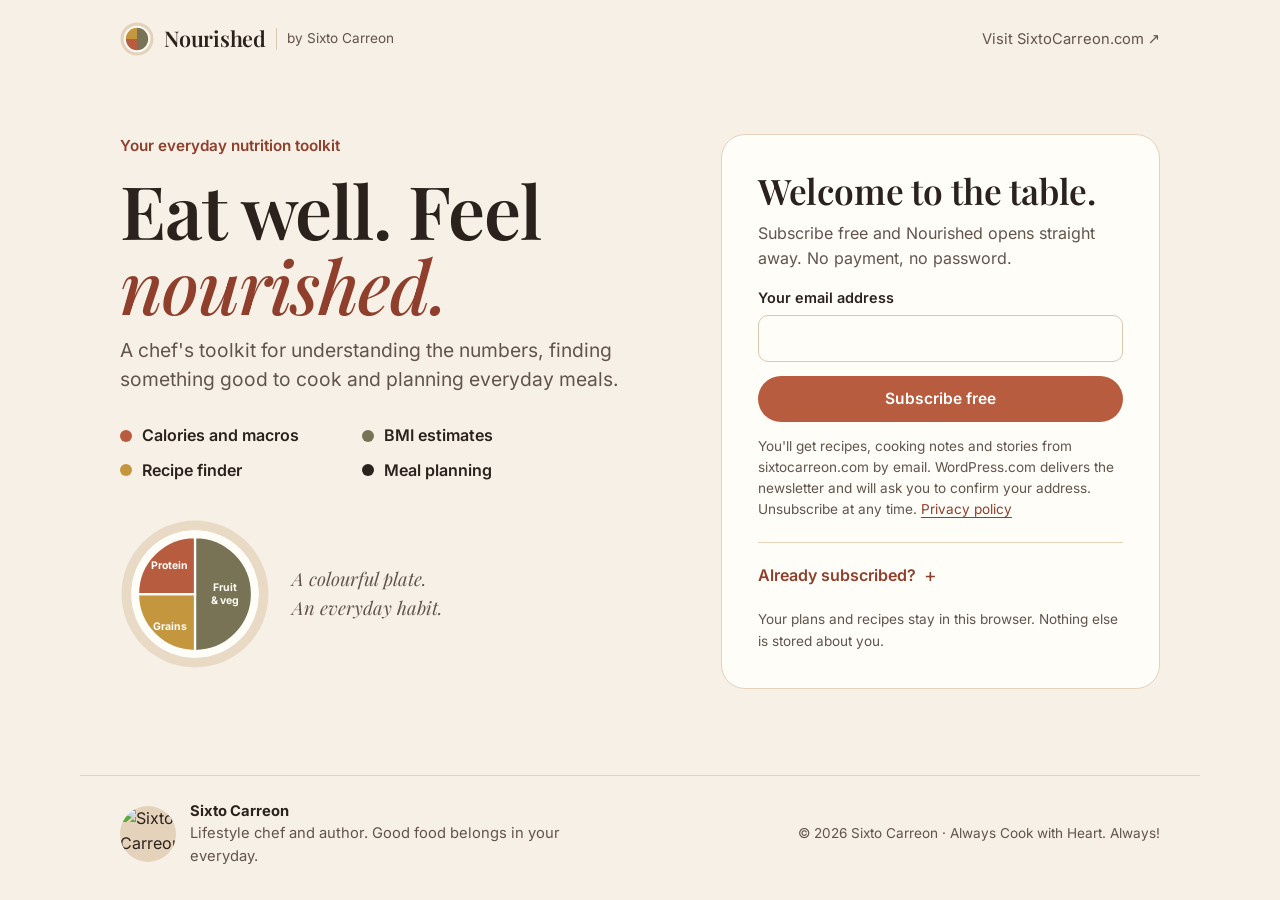
==== index.html @ ed241e9e "Nourished 2.0: rebuilt toolkit for app.sixtocarreon.com Targets and BMI, live recipe finder across s" ====
<!doctype html>
<html lang="en-SG">
<head>
  <meta charset="utf-8">
  <meta name="viewport" content="width=device-width, initial-scale=1, viewport-fit=cover">
  <title>Nourished — Eat well. Cook with heart.</title>
  <meta name="description" content="Nourished is Sixto Carreon's free everyday nutrition toolkit: calorie and macro estimates, BMI, recipes from his kitchens and simple meal planning.">
  <meta name="theme-color" content="#F6F0E6">
  <meta name="color-scheme" content="light">
  <link rel="icon" href="favicon.svg" type="image/svg+xml">
  <link rel="canonical" href="https://app.sixtocarreon.com/">
  <meta property="og:type" content="website">
  <meta property="og:site_name" content="Nourished by Sixto Carreon">
  <meta property="og:title" content="Nourished — Eat well. Cook with heart.">
  <meta property="og:description" content="A chef's free toolkit for calories, macros, BMI, recipes and everyday meal planning.">
  <meta property="og:url" content="https://app.sixtocarreon.com/">
  <meta property="og:image" content="https://i0.wp.com/sixtocarreon.com/wp-content/uploads/2026/10/sixto-carreon-author-portrait.jpeg?fit=960%2C960&amp;ssl=1">
  <link rel="preload" href="assets/fonts/inter-var.woff2" as="font" type="font/woff2" crossorigin>
  <link rel="preload" href="assets/fonts/playfair-var.woff2" as="font" type="font/woff2" crossorigin>
  <link rel="preconnect" href="https://sixtocarreon.com" crossorigin>
  <link rel="preconnect" href="https://i0.wp.com">
  <link rel="stylesheet" href="assets/css/app.css">
  <script type="module" src="assets/js/main.js"></script>
</head>
<body>
  <a class="skip-link" href="#content">Skip to content</a>

  <noscript>
    <p class="noscript">Enable JavaScript to subscribe here and open Nourished's tools.</p>
  </noscript>

  <!-- ============ Sign-up gate ============ -->
  <div id="gate" class="gate" hidden>
    <header class="gate-top wrap">
      <a class="brand" href="./" aria-label="Nourished by Sixto Carreon">
        <img src="favicon.svg" alt="" width="34" height="34">
        <span class="brand-name">Nourished</span>
        <span class="brand-by">by Sixto Carreon</span>
      </a>
      <a class="quiet-link" href="https://sixtocarreon.com/" rel="noopener">Visit SixtoCarreon.com&nbsp;↗</a>
    </header>

    <main class="gate-main wrap" id="gate-content" tabindex="-1">
      <div class="gate-intro">
        <p class="kicker">Your everyday nutrition toolkit</p>
        <h1 class="display">Eat well. Feel <em>nourished.</em></h1>
        <p class="lede">A chef's toolkit for understanding the numbers, finding something good to cook and planning everyday meals.</p>
        <ul class="tool-list" aria-label="What's inside">
          <li><span class="swatch swatch-clay" aria-hidden="true"></span>Calories and macros</li>
          <li><span class="swatch swatch-olive" aria-hidden="true"></span>BMI estimates</li>
          <li><span class="swatch swatch-turmeric" aria-hidden="true"></span>Recipe finder</li>
          <li><span class="swatch swatch-deep" aria-hidden="true"></span>Meal planning</li>
        </ul>
        <figure class="healthy-plate">
          <div data-healthy-plate></div>
          <figcaption>A colourful plate. An everyday habit.</figcaption>
        </figure>
      </div>

      <section class="gate-card" aria-labelledby="gate-title">
        <h2 id="gate-title">Welcome to the table.</h2>
        <p id="gate-return-note" class="notice" hidden>Welcome back. Enter the email you subscribed with to open Nourished on this device.</p>
        <p class="gate-sub">Subscribe free and Nourished opens straight away. No payment, no password.</p>

        <form id="subscribe-form" class="stack" novalidate>
          <div class="field">
            <label for="sub-email">Your email address</label>
            <input id="sub-email" name="email" type="email" autocomplete="email" inputmode="email" required>
          </div>
          <div class="hp" aria-hidden="true">
            <label for="sub-website">Leave this blank</label>
            <input id="sub-website" name="website" type="text" tabindex="-1" autocomplete="off">
          </div>
          <p class="field-error" id="sub-error" role="alert"></p>
          <button class="btn btn-primary btn-block" type="submit">Subscribe free</button>
          <p class="fine">You'll get recipes, cooking notes and stories from sixtocarreon.com by email. WordPress.com delivers the newsletter and will ask you to confirm your address. Unsubscribe at any time. <a href="https://sixtocarreon.com/privacy-policy/" rel="noopener">Privacy policy</a></p>
        </form>

        <details class="returning" id="returning">
          <summary>Already subscribed?</summary>
          <form id="return-form" class="stack" novalidate>
            <p class="fine">Enter the email you subscribed with and Nourished opens on this device.</p>
            <div class="field">
              <label for="ret-email">Email you subscribed with</label>
              <input id="ret-email" type="email" autocomplete="email" inputmode="email" required>
            </div>
            <p class="field-error" id="ret-error" role="alert"></p>
            <button class="btn btn-secondary btn-block" type="submit">Open Nourished</button>
          </form>
        </details>
        <p class="fine gate-device">Your plans and recipes stay in this browser. Nothing else is stored about you.</p>
      </section>
    </main>

    <footer class="gate-foot wrap">
      <div class="author">
        <img src="https://i0.wp.com/sixtocarreon.com/wp-content/uploads/2026/10/sixto-carreon-author-portrait.jpeg?resize=120%2C120&amp;ssl=1" alt="Sixto Carreon" width="56" height="56" loading="lazy">
        <p><strong>Sixto Carreon</strong> Lifestyle chef and author. Good food belongs in your everyday.</p>
      </div>
      <p class="fine">© 2026 Sixto Carreon · Always Cook with Heart. Always!</p>
    </footer>
  </div>

  <!-- ============ App ============ -->
  <div id="app" class="app" hidden>
    <header class="topbar">
      <div class="wrap topbar-inner">
        <a class="brand" href="#overview" aria-label="Nourished home">
          <img src="favicon.svg" alt="" width="30" height="30">
          <span class="brand-name">Nourished</span>
          <span class="brand-by">by Sixto</span>
        </a>
        <nav class="mainnav" aria-label="Main">
          <a href="#overview" data-nav="overview">Overview</a>
          <a href="#calculator" data-nav="calculator">Targets</a>
          <a href="#recipe-finder" data-nav="recipe-finder">Recipes</a>
          <a href="#recipe-lab" data-nav="recipe-lab">Recipe lab</a>
          <a href="#planner" data-nav="planner">Planner</a>
          <a href="#guide" data-nav="guide">Guide</a>
        </nav>
        <a class="topbar-guide" href="#guide" data-nav="guide">Guide</a>
      </div>
    </header>

    <main id="content" class="content" tabindex="-1">

      <!-- Overview -->
      <section class="view" id="overview" data-view="overview" aria-labelledby="ov-title" hidden>
        <div class="wrap">
          <div class="hero">
            <div class="hero-copy">
              <p class="kicker">Good food. Everyday.</p>
              <h1 id="ov-title" class="display" tabindex="-1">A little more nourished.</h1>
              <p class="lede">Eat well. Cook with heart. Know your numbers, find something good to cook and bring your day together.</p>
              <div class="actions">
                <a class="btn btn-primary" href="#calculator" id="ov-cta">Find my daily targets</a>
                <a class="btn btn-ghost" href="#recipe-finder">Find something to cook</a>
              </div>
            </div>
            <figure class="hero-plate">
              <div class="plate-wrap" id="ov-plate"></div>
              <figcaption>
                <span class="plate-title" id="ov-plate-title">Your daily starting point</span>
                <span class="plate-cap" id="ov-plate-cap"></span>
              </figcaption>
            </figure>
          </div>

          <section class="today" id="ov-today" aria-labelledby="today-title"></section>

          <section class="start" aria-labelledby="start-title">
            <h2 id="start-title">A simple place to start</h2>
            <ol class="start-steps">
              <li>
                <a href="#calculator">
                  <span class="step-n" aria-hidden="true">1</span>
                  <span><strong>Find your targets</strong><span class="step-sub">Calories, macros and BMI.</span></span>
                </a>
              </li>
              <li>
                <a href="#recipe-finder">
                  <span class="step-n" aria-hidden="true">2</span>
                  <span><strong>Find something to cook</strong><span class="step-sub">Recipes from my kitchens.</span></span>
                </a>
              </li>
              <li>
                <a href="#planner">
                  <span class="step-n" aria-hidden="true">3</span>
                  <span><strong>Bring your day together</strong><span class="step-sub">Meals, simply planned.</span></span>
                </a>
              </li>
            </ol>
          </section>

          <section class="chef-note" aria-labelledby="chef-title">
            <img src="https://i0.wp.com/sixtocarreon.com/wp-content/uploads/2026/10/sixto-carreon-author-portrait.jpeg?resize=240%2C240&amp;ssl=1" alt="Sixto Carreon" width="120" height="120" loading="lazy">
            <div>
              <h2 id="chef-title">Keep the flavour. Find your balance.</h2>
              <p>Start with the foods you love. Fill half the plate with vegetables, choose your protein, and keep room for the sauces that make a dish yours.</p>
              <a class="text-link" href="#guide">Open the chef's guide</a>
            </div>
          </section>

          <p class="disclaimer">Numbers are estimates, not a diagnosis or a prescribed diet. Your needs also depend on your health, body composition and daily life. <a href="#method">See how it works</a></p>
        </div>
      </section>

      <!-- Targets -->
      <section class="view" id="calculator" data-view="calculator" aria-labelledby="calc-title" hidden>
        <div class="wrap">
          <header class="view-head">
            <h1 id="calc-title" tabindex="-1">Your daily targets</h1>
            <p class="lede">Tell me a little about yourself and I'll estimate your daily energy, protein, carbohydrates, fat and BMI. Everything updates as you type.</p>
          </header>

          <div class="calc-layout">
            <form id="calc-form" class="panel calc-form" novalidate>
              <div class="row-2">
                <fieldset class="seg">
                  <legend>Units</legend>
                  <div class="seg-options">
                    <label><input type="radio" name="units" value="metric" checked><span>Metric</span></label>
                    <label><input type="radio" name="units" value="imperial"><span>Imperial</span></label>
                  </div>
                </fieldset>
                <fieldset class="seg">
                  <legend>Equation</legend>
                  <div class="seg-options">
                    <label><input type="radio" name="sex" value="male" checked><span>Male</span></label>
                    <label><input type="radio" name="sex" value="female"><span>Female</span></label>
                  </div>
                </fieldset>
              </div>

              <div class="row-3">
                <div class="field">
                  <label for="c-age">Age</label>
                  <div class="unit-input"><input id="c-age" name="age" type="number" inputmode="numeric" min="18" max="100" step="1" required><span>years</span></div>
                </div>
                <div class="field" data-units="metric">
                  <label for="c-cm">Height</label>
                  <div class="unit-input"><input id="c-cm" name="cm" type="number" inputmode="decimal" min="120" max="230" step="0.5"><span>cm</span></div>
                </div>
                <div class="field" data-units="imperial" hidden>
                  <span class="label" id="c-ftin-label">Height</span>
                  <div class="ftin" role="group" aria-labelledby="c-ftin-label">
                    <div class="unit-input"><input id="c-ft" name="ft" type="number" inputmode="numeric" min="4" max="7" step="1" aria-label="Feet"><span>ft</span></div>
                    <div class="unit-input"><input id="c-in" name="in" type="number" inputmode="decimal" min="0" max="11.5" step="0.5" aria-label="Inches"><span>in</span></div>
                  </div>
                </div>
                <div class="field" data-units="metric">
                  <label for="c-kg">Weight</label>
                  <div class="unit-input"><input id="c-kg" name="kg" type="number" inputmode="decimal" min="30" max="250" step="0.1"><span>kg</span></div>
                </div>
                <div class="field" data-units="imperial" hidden>
                  <label for="c-lb">Weight</label>
                  <div class="unit-input"><input id="c-lb" name="lb" type="number" inputmode="decimal" min="66" max="550" step="0.5"><span>lb</span></div>
                </div>
              </div>

              <fieldset class="choices">
                <legend>How active are you?</legend>
                <div class="choice-list" id="c-activity"></div>
              </fieldset>

              <fieldset class="seg">
                <legend>Goal</legend>
                <div class="seg-options seg-3" id="c-goal"></div>
              </fieldset>

              <fieldset class="choices">
                <legend>Plate balance</legend>
                <div class="choice-list choice-list-inline" id="c-balance"></div>
                <p class="fine">All three stay within the widely used ranges: carbohydrates 45–65%, protein 10–35% and fat 20–35% of energy.</p>
              </fieldset>
              <p class="field-error" id="calc-error" role="alert"></p>
            </form>

            <aside class="panel results" aria-labelledby="res-title">
              <h2 id="res-title" class="results-title">Your estimate</h2>
              <div class="plate-wrap" id="calc-plate"></div>
              <div id="calc-results" aria-live="polite"></div>
              <div class="results-actions">
                <button class="btn btn-primary btn-block" type="button" id="save-targets">Save as my targets</button>
                <p class="fine" id="save-note">Saved targets appear on your overview and planner, on this device only.</p>
              </div>
            </aside>
          </div>
          <p class="disclaimer">These are estimates for healthy adults. If you are pregnant or breastfeeding, under 18, an athlete in training, or managing a health condition, please speak with your doctor or a dietitian. <a href="#method">See how it works</a></p>
        </div>
      </section>

      <!-- Recipe finder -->
      <section class="view" id="recipe-finder" data-view="recipe-finder" aria-labelledby="rf-title" hidden>
        <div class="wrap">
          <header class="view-head">
            <h1 id="rf-title" tabindex="-1">Find your next recipe.</h1>
            <p class="lede">Search my three recipe collections, check the nutrition per serving, then save a recipe or add it straight to your plan.</p>
          </header>

          <form id="rf-form" class="search-bar" role="search">
            <label for="rf-q" class="visually-hidden">Search recipes</label>
            <input id="rf-q" type="search" placeholder="Try sinigang or laksa" autocomplete="off" enterkeyhint="search">
            <button class="btn btn-primary" type="submit">Search</button>
          </form>

          <div class="filter-row">
            <div class="chips" role="radiogroup" aria-label="Collection" id="rf-sources"></div>
          </div>
          <div class="filter-row" id="rf-topics-row">
            <span class="filter-label" id="rf-topics-label">From Sixto Carreon:</span>
            <div class="chips chips-scroll" role="group" aria-labelledby="rf-topics-label" id="rf-topics"></div>
          </div>

          <p class="status" id="rf-status" role="status" aria-live="polite"></p>
          <ul class="recipe-grid" id="rf-results"></ul>
          <div class="center"><button class="btn btn-secondary" type="button" id="rf-more" hidden>Show more recipes</button></div>

          <section class="saved-site" aria-labelledby="rf-saved-title">
            <h2 id="rf-saved-title">Saved from my kitchens</h2>
            <ul class="saved-list" id="rf-saved"></ul>
          </section>
        </div>
      </section>

      <!-- Recipe lab -->
      <section class="view" id="recipe-lab" data-view="recipe-lab" aria-labelledby="lab-title" hidden>
        <div class="wrap">
          <header class="view-head">
            <h1 id="lab-title" tabindex="-1">Your recipe lab</h1>
            <p class="lede">Bring your ingredient labels. I'll do the portion maths.</p>
          </header>

          <div class="lab-layout">
            <div class="lab-left">
              <section class="panel" aria-labelledby="lookup-title">
                <h2 id="lookup-title" class="panel-title">Look up an ingredient</h2>
                <p class="fine">Search USDA FoodData Central for typical values per 100 g, then check them against your pack if you have one.</p>
                <form id="lookup-form" class="search-bar search-bar-sm" role="search">
                  <label for="lookup-q" class="visually-hidden">Ingredient to look up</label>
                  <input id="lookup-q" type="search" placeholder="e.g. coconut milk" autocomplete="off" enterkeyhint="search">
                  <button class="btn btn-secondary" type="submit">Look up</button>
                </form>
                <p class="status" id="lookup-status" role="status" aria-live="polite"></p>
                <ul class="lookup-list" id="lookup-results"></ul>
              </section>

              <section class="panel" aria-labelledby="ing-title">
                <h2 id="ing-title" class="panel-title">Add an ingredient</h2>
                <p class="fine">Enter nutrition per 100 g from a pack or database. Match raw to raw and cooked to cooked.</p>
                <form id="ing-form" class="stack" novalidate>
                  <div class="row-2">
                    <div class="field">
                      <label for="i-name">Ingredient name</label>
                      <input id="i-name" type="text" autocomplete="off" required>
                    </div>
                    <div class="field">
                      <label for="i-grams">Amount used</label>
                      <div class="unit-input"><input id="i-grams" type="number" inputmode="decimal" min="0" step="any" required><span>g</span></div>
                    </div>
                  </div>
                  <div class="row-4">
                    <div class="field">
                      <label for="i-kcal">Energy / 100 g</label>
                      <div class="unit-input"><input id="i-kcal" type="number" inputmode="decimal" min="0" step="any" required><span>kcal</span></div>
                    </div>
                    <div class="field">
                      <label for="i-p">Protein / 100 g</label>
                      <div class="unit-input"><input id="i-p" type="number" inputmode="decimal" min="0" step="any"><span>g</span></div>
                    </div>
                    <div class="field">
                      <label for="i-c">Carbs / 100 g</label>
                      <div class="unit-input"><input id="i-c" type="number" inputmode="decimal" min="0" step="any"><span>g</span></div>
                    </div>
                    <div class="field">
                      <label for="i-f">Fat / 100 g</label>
                      <div class="unit-input"><input id="i-f" type="number" inputmode="decimal" min="0" step="any"><span>g</span></div>
                    </div>
                  </div>
                  <div class="field">
                    <label for="i-note">Source note <span class="optional">(optional)</span></label>
                    <input id="i-note" type="text" autocomplete="off" placeholder="e.g. Pack label, USDA">
                  </div>
                  <p class="field-error" id="ing-error" role="alert"></p>
                  <div class="actions">
                    <button class="btn btn-primary" type="submit" id="ing-submit">Add to my recipe</button>
                    <button class="btn btn-ghost" type="button" id="ing-cancel" hidden>Cancel edit</button>
                  </div>
                </form>
                <p class="tip"><strong>Chef's tip:</strong> include the oil, sauce and garnish, then divide by the number of servings.</p>
              </section>
            </div>

            <section class="panel lab-recipe" aria-labelledby="draft-title">
              <div class="panel-head">
                <h2 id="draft-title" class="panel-title">Your recipe</h2>
                <span class="count" id="draft-count">0 ingredients</span>
              </div>
              <div class="row-2">
                <div class="field">
                  <label for="d-name">Recipe name</label>
                  <input id="d-name" type="text" autocomplete="off" placeholder="e.g. Chicken adobo">
                </div>
                <div class="field">
                  <label for="d-servings">Equal servings</label>
                  <input id="d-servings" type="number" inputmode="numeric" min="1" max="100" step="1" value="1">
                </div>
              </div>
              <ul class="ing-list" id="draft-list"></ul>
              <div class="per-serving" id="draft-totals" aria-live="polite"></div>
              <p class="fine">Energy is summed from your labels and may differ slightly from 4/4/9 macro maths. Assumes everything you added is eaten.</p>
              <p class="field-error" id="draft-error" role="alert"></p>
              <div class="actions">
                <button class="btn btn-primary" type="button" id="draft-save">Save recipe on this device</button>
                <button class="btn btn-ghost" type="button" id="draft-clear">Clear current recipe</button>
              </div>
            </section>
          </div>

          <section class="saved-lab" aria-labelledby="saved-title">
            <div class="panel-head">
              <h2 id="saved-title">Your saved recipes</h2>
              <span class="count">On this browser only</span>
            </div>
            <label for="saved-q" class="visually-hidden">Find a saved recipe</label>
            <input id="saved-q" class="saved-search" type="search" placeholder="Find a saved recipe" autocomplete="off">
            <ul class="saved-list" id="lab-saved"></ul>
          </section>
        </div>
      </section>

      <!-- Planner -->
      <section class="view" id="planner" data-view="planner" aria-labelledby="pl-title" hidden>
        <div class="wrap">
          <header class="view-head">
            <h1 id="pl-title" tabindex="-1">Bring your day together.</h1>
            <p class="lede">Plan breakfast, lunch, dinner and snacks from your saved recipes, and see how the day adds up.</p>
          </header>

          <div class="week" aria-label="Choose a day">
            <button class="icon-btn" type="button" id="wk-prev" aria-label="Previous week">‹</button>
            <div class="week-days" id="wk-days" role="group" aria-label="Days of the week"></div>
            <button class="icon-btn" type="button" id="wk-next" aria-label="Next week">›</button>
          </div>

          <div class="planner-layout">
            <div class="meals">
              <h2 class="day-title" id="pl-day-title"></h2>
              <div id="pl-meals"></div>
            </div>
            <aside class="panel day-summary" aria-labelledby="sum-title">
              <h2 id="sum-title" class="panel-title">How the day adds up</h2>
              <div class="plate-wrap" id="pl-plate"></div>
              <div id="pl-totals" aria-live="polite"></div>
              <div class="actions actions-stack">
                <button class="btn btn-secondary btn-block" type="button" id="pl-copy">Copy this day to the next day</button>
                <button class="btn btn-ghost btn-block" type="button" id="pl-clear">Clear this day</button>
              </div>
            </aside>
          </div>
        </div>
      </section>

      <!-- Guide -->
      <section class="view" id="guide" data-view="guide" aria-labelledby="guide-title" hidden>
        <div class="wrap prose-wrap">
          <header class="view-head">
            <h1 id="guide-title" tabindex="-1">The chef's guide</h1>
            <p class="lede">Keep the flavour. Find your balance. A few kitchen habits that make the numbers easier.</p>
          </header>
          <div class="guide">
            <figure class="guide-plate">
              <div data-healthy-plate></div>
              <figcaption>Quarter, quarter, half: Singapore's My Healthy Plate.</figcaption>
            </figure>
            <article class="prose">
              <h2>Build the plate first</h2>
              <p>Fill half the plate with vegetables and fruit, a quarter with wholegrains and a quarter with protein. It works for a plated dinner and for a shared table: let the rice take its quarter, the meat or fish from the ulam take another, and fill the rest with the dish's vegetables and a side of greens.</p>
              <h2>Count what goes into the pan</h2>
              <p>Oil, coconut milk, sauces and garnish carry more energy than most people expect. A tablespoon of cooking oil is around 120 kcal. Weigh them once in the recipe lab and you'll know where the energy in a dish really comes from.</p>
              <h2>Keep room for sauces</h2>
              <p>A good sauce is what makes a dish yours, so plan for it rather than cutting it. Spoon it on, don't pour it, and count a portion like any other ingredient.</p>
              <h2>Cook once, plan twice</h2>
              <p>Soups, stews and braises often taste better the next day. Save the recipe, add it to tonight's dinner, then copy the day forward so tomorrow's lunch is already planned.</p>
              <h2>Read labels per 100 g</h2>
              <p>Compare per 100 g, not per pack or per serving, and match raw to raw and cooked to cooked. Rice, pasta and meat change weight a lot as they cook.</p>
              <h2>Be kind with the numbers</h2>
              <p>Every figure here is an estimate. Use it to notice patterns across a week, not to judge a single meal. If a number worries you, talk it through with your doctor or a dietitian.</p>
            </article>
          </div>
          <p class="guide-foot"><a class="btn btn-primary" href="#recipe-finder">Find something to cook</a> <a class="btn btn-ghost" href="#recipe-lab">Open the recipe lab</a></p>
        </div>
      </section>

      <!-- About: method, sources, privacy -->
      <section class="view" id="about" data-view="about" aria-labelledby="about-title" hidden>
        <div class="wrap prose-wrap">
          <header class="view-head">
            <h1 id="about-title" tabindex="-1">How Nourished works</h1>
            <p class="lede">The equations, the sources, and what happens to your data.</p>
          </header>

          <article class="prose" id="method">
            <h2>The method</h2>
            <h3>Daily energy</h3>
            <p>Your resting energy comes from the Mifflin–St Jeor equation:</p>
            <ul>
              <li>Male: 10 × weight (kg) + 6.25 × height (cm) − 5 × age + 5</li>
              <li>Female: 10 × weight (kg) + 6.25 × height (cm) − 5 × age − 161</li>
            </ul>
            <p>That figure is multiplied by an activity factor to estimate the energy you use in a day: 1.2 (mostly sitting), 1.375 (lightly active), 1.55 (moderately active), 1.725 (very active) or 1.9 (extra active). A gentle loss goal takes away 10%, a gentle gain goal adds 10%, and the target never drops below your resting energy. Results are rounded to the nearest 10 kcal.</p>
            <h3>Macros</h3>
            <p>Your plate balance splits the energy between carbohydrates, protein and fat, then converts it to grams at 4 kcal per gram of carbohydrate or protein and 9 kcal per gram of fat.</p>
            <h3>BMI</h3>
            <p>BMI is weight in kilograms divided by height in metres squared. Nourished shows two readings. The Asian guideline used in Singapore puts 18.5–22.9 as the healthy range, 23–27.4 as moderate risk and 27.5 or above as high risk. The WHO international ranges are 18.5–24.9 healthy, 25–29.9 overweight and 30 or above obesity. BMI doesn't measure body fat or muscle, so treat it as one signal among many.</p>
            <h3>Recipe nutrition</h3>
            <p>Recipes from my sites use the estimated nutrition per serving printed on each recipe page. Where a recipe has none, you can enter your own estimate before adding it to your plan. The recipe lab adds up the values you enter for each ingredient and divides by the number of servings.</p>
          </article>

          <article class="prose" id="sources">
            <h2>Sources</h2>
            <ul class="sources">
              <li>Mifflin MD, St Jeor ST, et al. <a href="https://pubmed.ncbi.nlm.nih.gov/2305711/" rel="noopener">A new predictive equation for resting energy expenditure in healthy individuals</a>. American Journal of Clinical Nutrition, 1990.</li>
              <li>Health Promotion Board, Singapore. <a href="https://healthhub.sg/programmes/my-healthy-plate" rel="noopener">My Healthy Plate</a>.</li>
              <li>Singapore Heart Foundation. <a href="https://www.myheart.org.sg/healthy-living/bmi-calculator/" rel="noopener">BMI calculator, Asian BMI guidelines</a>.</li>
              <li>WHO Expert Consultation. <a href="https://pubmed.ncbi.nlm.nih.gov/14726171/" rel="noopener">Appropriate body-mass index for Asian populations and its implications for policy and intervention strategies</a>. The Lancet, 2004.</li>
              <li>World Health Organization. <a href="https://www.who.int/news-room/fact-sheets/detail/obesity-and-overweight" rel="noopener">Obesity and overweight fact sheet</a>.</li>
              <li>Institute of Medicine. <a href="https://nap.nationalacademies.org/catalog/10490" rel="noopener">Dietary Reference Intakes for Energy, Carbohydrate, Fiber, Fat, Fatty Acids, Cholesterol, Protein, and Amino Acids</a>, 2005 (acceptable macronutrient ranges).</li>
              <li>U.S. Department of Agriculture, Agricultural Research Service. <a href="https://fdc.nal.usda.gov/" rel="noopener">FoodData Central</a> (ingredient values, public domain).</li>
              <li>Recipes: <a href="https://sixtocarreon.com/" rel="noopener">Sixto Carreon</a>, <a href="https://comfortdishes.com/" rel="noopener">Comfort Dishes</a> and <a href="https://saucesanddips.com/" rel="noopener">Sauces &amp; Dips</a>.</li>
            </ul>
          </article>

          <article class="prose" id="privacy">
            <h2>Your data, your device</h2>
            <p>Your targets, recipes and plans are saved in this browser's storage. They aren't sent to me or anyone else, and they don't follow you to another device unless you move them with the download below.</p>
            <ul>
              <li>Subscribing sends your email address to WordPress.com, which runs the sixtocarreon.com newsletter. See the <a href="https://sixtocarreon.com/privacy-policy/" rel="noopener">privacy policy</a>.</li>
              <li>Searching recipes asks my sites for matching recipes. Looking up an ingredient sends the ingredient name to USDA FoodData Central.</li>
              <li>Nourished doesn't use cookies, ads or tracking scripts.</li>
            </ul>
            <div class="data-tools panel">
              <h3>Move or delete your data</h3>
              <p class="fine" id="member-line"></p>
              <div class="actions">
                <button class="btn btn-secondary" type="button" id="data-export">Download my data</button>
                <label class="btn btn-secondary file-btn">Load data from a file<input type="file" id="data-import" accept="application/json,.json"></label>
                <button class="btn btn-danger" type="button" id="data-delete">Delete saved data</button>
              </div>
            </div>
          </article>
        </div>
      </section>
    </main>

    <footer class="app-footer">
      <div class="wrap footer-inner">
        <div class="author">
          <img src="https://i0.wp.com/sixtocarreon.com/wp-content/uploads/2026/10/sixto-carreon-author-portrait.jpeg?resize=120%2C120&amp;ssl=1" alt="" width="44" height="44" loading="lazy">
          <p><strong>Nourished by Sixto Carreon</strong> Always Cook with Heart. Always!</p>
        </div>
        <nav class="footer-links" aria-label="About Nourished">
          <a href="#method">How it works</a>
          <a href="#sources">Sources</a>
          <a href="#privacy">Your data</a>
          <a href="https://sixtocarreon.com/" rel="noopener">SixtoCarreon.com&nbsp;↗</a>
        </nav>
        <p class="fine">© 2026 Sixto Carreon</p>
      </div>
    </footer>

    <nav class="tabbar" aria-label="Main">
      <a href="#overview" data-nav="overview"><svg viewBox="0 0 24 24" aria-hidden="true"><circle cx="12" cy="12" r="9"/><circle cx="12" cy="12" r="5"/></svg><span>Home</span></a>
      <a href="#calculator" data-nav="calculator"><svg viewBox="0 0 24 24" aria-hidden="true"><path d="M4 20h16M7 16V10M12 16V5M17 16v-4"/></svg><span>Targets</span></a>
      <a href="#recipe-finder" data-nav="recipe-finder"><svg viewBox="0 0 24 24" aria-hidden="true"><path d="M3 11h18a9 9 0 0 1-18 0zM8 7c0-2 2-2 2-4M13 7c0-2 2-2 2-4"/></svg><span>Recipes</span></a>
      <a href="#recipe-lab" data-nav="recipe-lab"><svg viewBox="0 0 24 24" aria-hidden="true"><path d="M9 3h6M10 3v6l-5 9a2 2 0 0 0 2 3h10a2 2 0 0 0 2-3l-5-9V3M7.5 15h9"/></svg><span>Lab</span></a>
      <a href="#planner" data-nav="planner"><svg viewBox="0 0 24 24" aria-hidden="true"><rect x="3.5" y="5" width="17" height="15" rx="2"/><path d="M3.5 10h17M8 3v4M16 3v4"/></svg><span>Planner</span></a>
    </nav>
  </div>

  <!-- Dialogs -->
  <dialog id="sub-dialog" class="sub-dialog" aria-label="Confirm your subscription">
    <div class="sub-dialog-bar">
      <span>Subscribing with WordPress.com</span>
      <button class="icon-btn" type="button" data-close aria-label="Close">×</button>
    </div>
    <div class="sub-dialog-body">
      <p class="status" id="sub-dialog-status">Loading the sign-up…</p>
      <p class="fine" id="sub-dialog-fallback" hidden>The sign-up didn't load. You can <a href="https://sixtocarreon.com/filipino-meal-plan/" rel="noopener" target="_blank">subscribe on sixtocarreon.com</a> instead. Nourished is already open for you.</p>
    </div>
  </dialog>

  <dialog id="confirm-dialog" class="dialog" aria-labelledby="confirm-title">
    <form method="dialog">
      <h2 id="confirm-title"></h2>
      <p id="confirm-body"></p>
      <div class="actions">
        <button class="btn btn-ghost" value="cancel" id="confirm-cancel">Keep it</button>
        <button class="btn btn-danger" value="ok" id="confirm-ok">Delete</button>
      </div>
    </form>
  </dialog>

  <dialog id="recipe-dialog" class="dialog dialog-wide" aria-labelledby="rd-title">
    <button class="icon-btn dialog-x" type="button" data-close aria-label="Close">×</button>
    <div class="rd" id="rd-body"></div>
  </dialog>

  <dialog id="plan-dialog" class="dialog" aria-labelledby="pd-title">
    <button class="icon-btn dialog-x" type="button" data-close aria-label="Close">×</button>
    <div id="pd-body"></div>
  </dialog>

  <dialog id="pick-dialog" class="dialog dialog-wide" aria-labelledby="pk-title">
    <button class="icon-btn dialog-x" type="button" data-close aria-label="Close">×</button>
    <div id="pk-body"></div>
  </dialog>

  <div class="toast" id="toast" role="status" aria-live="polite" popover="manual" hidden></div>
</body>
</html>
---- assets/css/app.css ----
/* Nourished by Sixto Carreon — styles
   Brand tokens follow sixtocarreon.com: terracotta, warm cream, espresso,
   Playfair Display for headings and Inter for everything else. */

@font-face {
  font-family: "Inter";
  src: url("../fonts/inter-var.woff2") format("woff2");
  font-weight: 100 900;
  font-style: normal;
  font-display: swap;
}
@font-face {
  font-family: "Playfair Display";
  src: url("../fonts/playfair-var.woff2") format("woff2");
  font-weight: 400 900;
  font-style: normal;
  font-display: swap;
}
@font-face {
  font-family: "Playfair Display";
  src: url("../fonts/playfair-var-italic.woff2") format("woff2");
  font-weight: 400 900;
  font-style: italic;
  font-display: swap;
}

:root {
  --cream: #F6F0E6;
  --ivory: #FFFDF8;
  --sand: #E5D2BB;
  --sand-soft: #EFE3D3;
  --line: #DCC8AF;
  --clay: #B85C3F;
  --clay-deep: #8F3F2B;
  --clay-wash: #F3E1D6;
  --espresso: #2B211D;
  --muted: #62544C;
  --olive: #777354;
  --olive-wash: #ECEADC;
  --turmeric: #C4973F;

  --protein: var(--clay-deep);
  --carbs: var(--olive);
  --fat: var(--turmeric);

  --font-display: "Playfair Display", Georgia, "Times New Roman", serif;
  --font-ui: "Inter", system-ui, -apple-system, "Segoe UI", Roboto, sans-serif;

  --r-input: 10px;
  --r-panel: 18px;
  --r-pill: 999px;

  --wrap: 1120px;
  --gutter: clamp(16px, 4vw, 40px);
  --topbar-h: 64px;
  --tabbar-h: 0px;

  color-scheme: light;
}

*, *::before, *::after { box-sizing: border-box; }
html { -webkit-text-size-adjust: 100%; text-size-adjust: 100%; scroll-padding-top: calc(var(--topbar-h) + 16px); }
body {
  margin: 0;
  background: var(--cream);
  color: var(--espresso);
  font-family: var(--font-ui);
  font-size: 1rem;
  line-height: 1.55;
  font-feature-settings: "cv11", "ss01";
  -webkit-font-smoothing: antialiased;
  overflow-x: hidden;
}
img { max-width: 100%; display: block; }
a { color: var(--clay-deep); text-underline-offset: 3px; text-decoration-thickness: 1px; }
a:hover { color: var(--espresso); }
button, input, select, textarea { font: inherit; color: inherit; }
[hidden] { display: none !important; }
:focus-visible { outline: 3px solid color-mix(in srgb, var(--clay) 70%, transparent); outline-offset: 2px; border-radius: 4px; }

.wrap { width: 100%; max-width: var(--wrap); margin-inline: auto; padding-inline: var(--gutter); }
.visually-hidden { position: absolute !important; width: 1px; height: 1px; overflow: hidden; clip: rect(0 0 0 0); white-space: nowrap; }
.skip-link { position: absolute; left: 12px; top: -60px; z-index: 100; background: var(--espresso); color: var(--ivory); padding: 10px 14px; border-radius: var(--r-input); }
.skip-link:focus { top: 12px; }
.noscript { padding: 24px; text-align: center; background: var(--ivory); }

/* ---------- Type ---------- */
h1, h2, h3 { margin: 0; font-weight: 600; line-height: 1.15; }
h1, h2 { font-family: var(--font-display); letter-spacing: -0.005em; }
h1 { font-size: clamp(2rem, 1.4rem + 2.4vw, 3rem); }
h2 { font-size: clamp(1.4rem, 1.2rem + 0.8vw, 1.75rem); }
h3 { font-size: 1.05rem; font-family: var(--font-ui); }
.display {
  font-family: var(--font-display);
  font-size: clamp(2.6rem, 1.6rem + 4.6vw, 4.6rem);
  line-height: 1.02;
  font-weight: 600;
  letter-spacing: -0.015em;
}
.display em { font-style: italic; font-weight: 500; color: var(--clay-deep); }
.kicker { margin: 0 0 14px; color: var(--clay-deep); font-weight: 600; font-size: 0.95rem; }
.lede { font-size: clamp(1.05rem, 1rem + 0.3vw, 1.2rem); color: var(--muted); max-width: 60ch; margin: 14px 0 0; }
.fine { font-size: 0.85rem; color: var(--muted); margin: 0; }
.optional { color: var(--muted); font-weight: 400; }
p { margin: 0 0 1em; }
.num { font-variant-numeric: tabular-nums; }

/* ---------- Buttons ---------- */
.btn {
  display: inline-flex; align-items: center; justify-content: center; gap: 8px;
  min-height: 46px; padding: 0 22px;
  border-radius: var(--r-pill); border: 1.5px solid transparent;
  font-weight: 600; font-size: 0.97rem; line-height: 1.2;
  text-decoration: none; cursor: pointer; white-space: nowrap;
  transition: background-color .15s ease, border-color .15s ease, color .15s ease;
}
.btn-primary { background: var(--clay); color: #fff; }
.btn-primary:hover { background: var(--clay-deep); color: #fff; }
.btn-secondary { background: var(--ivory); color: var(--espresso); border-color: var(--line); }
.btn-secondary:hover { border-color: var(--clay); color: var(--clay-deep); }
.btn-ghost { background: transparent; color: var(--clay-deep); border-color: transparent; padding-inline: 14px; }
.btn-ghost:hover { background: var(--clay-wash); color: var(--clay-deep); }
.btn-danger { background: var(--espresso); color: var(--ivory); }
.btn-danger:hover { background: #000; color: #fff; }
.btn-block { width: 100%; }
.btn-sm { min-height: 36px; padding: 0 14px; font-size: 0.88rem; }
.btn[disabled] { opacity: .5; cursor: not-allowed; }
.icon-btn {
  display: inline-grid; place-items: center; width: 40px; height: 40px; flex: none;
  border-radius: 50%; border: 1px solid var(--line); background: var(--ivory);
  font-size: 1.35rem; line-height: 1; cursor: pointer; color: var(--espresso);
}
.icon-btn:hover { border-color: var(--clay); color: var(--clay-deep); }
.text-link { font-weight: 600; }
.quiet-link { color: var(--muted); text-decoration: none; font-size: 0.92rem; }
.quiet-link:hover { color: var(--clay-deep); text-decoration: underline; }
.actions { display: flex; flex-wrap: wrap; gap: 10px; align-items: center; }
.actions-stack { flex-direction: column; align-items: stretch; }
.center { text-align: center; margin-top: 24px; }

/* ---------- Forms ---------- */
.stack > * + * { margin-top: 14px; }
.field { display: flex; flex-direction: column; gap: 6px; min-width: 0; }
.field label, .field .label, legend { font-weight: 600; font-size: 0.9rem; color: var(--espresso); }
input[type="text"], input[type="email"], input[type="number"], input[type="search"], select {
  width: 100%; min-height: 46px; padding: 10px 14px;
  background: var(--ivory); border: 1px solid var(--line); border-radius: var(--r-input);
  font-size: 1rem; appearance: none; -webkit-appearance: none;
}
input:focus-visible, select:focus-visible { outline: none; border-color: var(--clay); box-shadow: 0 0 0 3px color-mix(in srgb, var(--clay) 25%, transparent); }
input[type="number"] { -moz-appearance: textfield; }
input::-webkit-outer-spin-button, input::-webkit-inner-spin-button { -webkit-appearance: none; margin: 0; }
input::placeholder { color: #9A8B80; }
.unit-input { position: relative; display: flex; }
.unit-input input { padding-right: 52px; }
.unit-input span { position: absolute; right: 12px; top: 50%; transform: translateY(-50%); color: var(--muted); font-size: 0.85rem; pointer-events: none; }
.ftin { display: grid; grid-template-columns: 1fr 1fr; gap: 8px; }
.field-error { color: var(--clay-deep); font-weight: 600; font-size: 0.9rem; margin: 0; min-height: 0; }
.field-error:empty { display: none; }
.hp { position: absolute; left: -9999px; width: 1px; height: 1px; overflow: hidden; }
fieldset { border: 0; margin: 0; padding: 0; min-width: 0; }
legend { padding: 0; margin-bottom: 8px; }

.row-2 { display: grid; grid-template-columns: 1fr 1fr; gap: 14px; }
.row-3 { display: grid; grid-template-columns: repeat(3, 1fr); gap: 14px; }
.row-4 { display: grid; grid-template-columns: repeat(4, 1fr); gap: 12px; }

/* segmented radio */
.seg-options { display: inline-flex; background: var(--sand-soft); border-radius: var(--r-pill); padding: 4px; gap: 2px; flex-wrap: wrap; }
.seg-options label { position: relative; cursor: pointer; }
.seg-options input { position: absolute; opacity: 0; inset: 0; cursor: pointer; }
.seg-options span { display: block; padding: 8px 16px; border-radius: var(--r-pill); font-weight: 600; font-size: 0.9rem; color: var(--muted); }
.seg-options input:checked + span { background: var(--ivory); color: var(--espresso); box-shadow: 0 1px 0 var(--line); }
.seg-options input:focus-visible + span { outline: 3px solid color-mix(in srgb, var(--clay) 60%, transparent); }

/* choice cards */
.choice-list { display: grid; gap: 8px; }
.choice-list-inline { grid-template-columns: repeat(3, 1fr); }
.choice { position: relative; display: block; cursor: pointer; }
.choice input { position: absolute; opacity: 0; inset: 0; cursor: pointer; }
.choice-body {
  display: grid; grid-template-columns: auto 1fr; gap: 2px 12px; align-items: center;
  padding: 11px 14px; border: 1px solid var(--line); border-radius: 12px; background: var(--ivory);
}
.choice-body::before { content: ""; grid-row: span 2; width: 16px; height: 16px; border-radius: 50%; border: 1.5px solid var(--line); background: var(--ivory); }
.choice strong { font-size: 0.95rem; }
.choice small { color: var(--muted); font-size: 0.82rem; grid-column: 2; }
.choice input:checked + .choice-body { border-color: var(--clay); background: var(--clay-wash); }
.choice input:checked + .choice-body::before { border-color: var(--clay); background: radial-gradient(circle, var(--clay) 0 4px, var(--ivory) 5px); }
.choice input:focus-visible + .choice-body { outline: 3px solid color-mix(in srgb, var(--clay) 60%, transparent); outline-offset: 2px; }
.choice-list-inline .choice-body { grid-template-columns: 1fr; }
.choice-list-inline .choice-body::before { display: none; }
.choice-list-inline small { grid-column: 1; }

/* ---------- Panels ---------- */
.panel { background: var(--ivory); border: 1px solid var(--sand); border-radius: var(--r-panel); padding: clamp(18px, 2.4vw, 28px); }
.panel-title { font-size: 1.3rem; margin-bottom: 6px; }
.panel-head { display: flex; justify-content: space-between; align-items: baseline; gap: 12px; flex-wrap: wrap; margin-bottom: 14px; }
.count { color: var(--muted); font-size: 0.88rem; }
.notice { background: var(--olive-wash); border-radius: 12px; padding: 12px 14px; font-size: 0.95rem; }
.panel > .fine + form, .panel > .fine + .stack { margin-top: 14px; }
.tip { margin: 18px 0 0; padding-top: 14px; border-top: 1px dashed var(--line); font-size: 0.92rem; color: var(--muted); }
.tip strong { color: var(--espresso); }
.status { color: var(--muted); margin: 12px 0; min-height: 1.5em; }
.status:empty { min-height: 0; margin: 0; }
.disclaimer { margin-top: 40px; padding-top: 18px; border-top: 1px solid var(--sand); color: var(--muted); font-size: 0.9rem; max-width: 80ch; }

/* ---------- Brand ---------- */
.brand { display: inline-flex; align-items: center; gap: 10px; text-decoration: none; color: var(--espresso); }
.brand-name { font-family: var(--font-display); font-weight: 600; font-size: 1.35rem; letter-spacing: -0.01em; }
.brand-by { color: var(--muted); font-size: 0.85rem; padding-left: 10px; border-left: 1px solid var(--line); }

/* ---------- Gate ---------- */
.gate { min-height: 100vh; display: flex; flex-direction: column; }
.gate-top { display: flex; justify-content: space-between; align-items: center; gap: 16px; padding-block: 22px; }
.gate-main { flex: 1; display: grid; grid-template-columns: 1.1fr 0.9fr; gap: clamp(28px, 5vw, 72px); align-items: start; padding-block: clamp(20px, 5vw, 56px) 48px; outline: none; }
.tool-list { list-style: none; padding: 0; margin: 28px 0 0; display: grid; grid-template-columns: 1fr 1fr; gap: 10px 24px; max-width: 460px; }
.tool-list li { display: flex; align-items: center; gap: 10px; font-weight: 600; }
.swatch { width: 12px; height: 12px; border-radius: 50%; flex: none; }
.swatch-clay { background: var(--clay); }
.swatch-olive { background: var(--olive); }
.swatch-turmeric { background: var(--turmeric); }
.swatch-deep { background: var(--espresso); }
.healthy-plate { margin: 36px 0 0; display: flex; align-items: center; gap: 22px; }
.healthy-plate [data-healthy-plate] { width: 150px; flex: none; }
.healthy-plate figcaption { font-family: var(--font-display); font-style: italic; font-size: 1.15rem; color: var(--muted); max-width: 16ch; }
.gate-card { background: var(--ivory); border: 1px solid var(--sand); border-radius: 24px; padding: clamp(22px, 3vw, 36px); position: sticky; top: 24px; }
.gate-card h2 { font-size: clamp(1.7rem, 1.4rem + 1vw, 2.2rem); margin-bottom: 10px; }
.gate-sub { color: var(--muted); }
.gate-card .notice { margin-bottom: 14px; }
.returning { margin-top: 22px; border-top: 1px solid var(--sand); padding-top: 16px; }
.returning summary { cursor: pointer; font-weight: 600; color: var(--clay-deep); list-style: none; min-height: 32px; display: flex; align-items: center; gap: 8px; }
.returning summary::-webkit-details-marker { display: none; }
.returning summary::after { content: "+"; font-weight: 400; font-size: 1.2rem; }
.returning[open] summary::after { content: "–"; }
.returning form { margin-top: 12px; }
.gate-device { margin-top: 18px; }
.gate-foot { display: flex; justify-content: space-between; align-items: center; gap: 16px; flex-wrap: wrap; padding-block: 24px 32px; border-top: 1px solid var(--sand); }
.author { display: flex; align-items: center; gap: 14px; }
.author img { border-radius: 50%; object-fit: cover; flex: none; background: var(--sand); }
.author p { margin: 0; font-size: 0.92rem; color: var(--muted); max-width: 48ch; }
.author strong { color: var(--espresso); display: block; }

/* ---------- App shell ---------- */
.topbar { position: sticky; top: 0; z-index: 20; background: color-mix(in srgb, var(--cream) 92%, transparent); backdrop-filter: blur(8px); -webkit-backdrop-filter: blur(8px); border-bottom: 1px solid var(--sand); }
.topbar-inner { display: flex; align-items: center; justify-content: space-between; gap: 20px; min-height: var(--topbar-h); }
.mainnav { display: flex; gap: 4px; }
.mainnav a { text-decoration: none; color: var(--muted); font-weight: 600; font-size: 0.95rem; padding: 8px 12px; border-radius: var(--r-pill); }
.mainnav a:hover { color: var(--espresso); background: var(--sand-soft); }
.mainnav a[aria-current="page"] { color: var(--espresso); background: var(--ivory); box-shadow: inset 0 0 0 1px var(--sand); }
.topbar-guide { display: none; }
.content { outline: none; padding-block: clamp(28px, 4vw, 48px) 64px; min-height: 70vh; }
.view-head { margin-bottom: clamp(22px, 3vw, 36px); }
.view-head h1 { outline: none; }
.view h1:focus { outline: none; }

.app-footer { border-top: 1px solid var(--sand); background: var(--cream); }
.footer-inner { display: flex; align-items: center; justify-content: space-between; flex-wrap: wrap; gap: 16px 28px; padding-block: 26px calc(26px + var(--tabbar-h)); }
.footer-links { display: flex; flex-wrap: wrap; gap: 6px 18px; font-size: 0.92rem; }
.footer-links a { color: var(--muted); text-decoration: none; }
.footer-links a:hover { color: var(--clay-deep); text-decoration: underline; }

.tabbar { display: none; }

/* ---------- Plate ---------- */
.plate-wrap { width: 100%; max-width: 320px; margin-inline: auto; }
.plate-svg { width: 100%; height: auto; display: block; overflow: visible; }
.plate-svg .seg { transition: stroke-dasharray .6s cubic-bezier(.2,.7,.2,1), stroke-dashoffset .6s cubic-bezier(.2,.7,.2,1); }
.plate-big { font-family: var(--font-display); font-weight: 600; fill: var(--espresso); }
.plate-small { font-family: var(--font-ui); fill: var(--muted); }
.legend { list-style: none; padding: 0; margin: 18px 0 0; display: grid; gap: 8px; }
.legend li { display: grid; grid-template-columns: 12px 1fr auto; align-items: center; gap: 10px; font-size: 0.95rem; }
.legend .dot { width: 12px; height: 12px; border-radius: 50%; }
.legend .val { font-weight: 600; font-variant-numeric: tabular-nums; }
.legend .pct { color: var(--muted); font-weight: 400; margin-left: 6px; font-size: 0.85rem; }
.dot-protein { background: var(--protein); }
.dot-carbs { background: var(--carbs); }
.dot-fat { background: var(--fat); }

/* ---------- Overview ---------- */
.hero { display: grid; grid-template-columns: 1.15fr 0.85fr; gap: clamp(24px, 5vw, 64px); align-items: center; }
.hero .actions { margin-top: 28px; }
.hero-plate { margin: 0; }
.hero-plate figcaption { text-align: center; margin-top: 14px; display: grid; gap: 4px; }
.plate-title { font-weight: 600; }
.plate-cap { font-size: 0.85rem; color: var(--muted); }
.plate-cap a { font-weight: 600; }

.today { margin-top: clamp(36px, 5vw, 56px); background: var(--ivory); border: 1px solid var(--sand); border-radius: var(--r-panel); padding: clamp(18px, 2.4vw, 26px); display: grid; grid-template-columns: auto 1fr auto; gap: 18px 24px; align-items: center; }
.today h2 { font-size: 1.35rem; }
.today p { margin: 4px 0 0; color: var(--muted); }
.today-mini { width: 76px; }
.today-bar { height: 8px; background: var(--sand-soft); border-radius: 99px; overflow: hidden; margin-top: 10px; max-width: 420px; }
.today-bar span { display: block; height: 100%; background: var(--clay); border-radius: 99px; }

.start { margin-top: clamp(40px, 6vw, 72px); }
.start h2 { margin-bottom: 18px; }
.start-steps { list-style: none; padding: 0; margin: 0; display: grid; grid-template-columns: repeat(3, 1fr); border-top: 1px solid var(--espresso); }
.start-steps li + li { border-left: 1px solid var(--sand); }
.start-steps a { display: flex; gap: 14px; padding: 20px 20px 22px 0; text-decoration: none; color: var(--espresso); height: 100%; }
.start-steps li + li a { padding-left: 20px; }
.start-steps a:hover strong { color: var(--clay-deep); text-decoration: underline; }
.step-n { font-family: var(--font-display); font-size: 2.2rem; line-height: 1; color: var(--clay); font-weight: 500; }
.start-steps strong { display: block; font-size: 1.08rem; }
.step-sub { display: block; color: var(--muted); font-size: 0.93rem; margin-top: 2px; }

.chef-note { margin-top: clamp(40px, 6vw, 72px); background: var(--espresso); color: var(--cream); border-radius: 24px; padding: clamp(22px, 4vw, 40px); display: grid; grid-template-columns: auto 1fr; gap: clamp(18px, 3vw, 36px); align-items: center; }
.chef-note img { width: clamp(84px, 12vw, 120px); height: auto; aspect-ratio: 1; border-radius: 50%; object-fit: cover; background: var(--clay-deep); }
.chef-note h2 { color: var(--ivory); margin-bottom: 10px; }
.chef-note p { color: #E9DCCB; max-width: 60ch; }
.chef-note .text-link { color: #F2C3A9; }
.chef-note .text-link:hover { color: #fff; }

/* ---------- Targets ---------- */
.calc-layout { display: grid; grid-template-columns: 1.2fr 0.8fr; gap: clamp(18px, 3vw, 32px); align-items: start; }
.calc-form > * + * { margin-top: 22px; }
.results { position: sticky; top: calc(var(--topbar-h) + 16px); }
.results-title { font-size: 1.3rem; margin-bottom: 12px; }
.results .plate-wrap { max-width: 250px; }
.results-actions { margin-top: 20px; display: grid; gap: 8px; }
.bmi { margin-top: 20px; padding-top: 16px; border-top: 1px solid var(--sand); }
.bmi-head { display: flex; align-items: baseline; justify-content: space-between; gap: 12px; }
.bmi-value { font-family: var(--font-display); font-size: 2rem; font-weight: 600; line-height: 1; }
.bmi-scale { position: relative; height: 10px; border-radius: 99px; margin: 14px 0 6px; background: linear-gradient(90deg, #D8C9A4 0 17.5%, var(--olive) 17.5% 40%, var(--turmeric) 40% 62.5%, var(--clay) 62.5% 100%); }
.bmi-marker { position: absolute; top: -5px; width: 4px; height: 20px; border-radius: 2px; background: var(--espresso); box-shadow: 0 0 0 2px var(--ivory); transform: translateX(-50%); transition: left .4s ease; }
.bmi-ticks { position: relative; height: 1.2em; font-size: 0.75rem; color: var(--muted); font-variant-numeric: tabular-nums; }
.bmi-ticks span { position: absolute; top: 0; transform: translateX(-50%); }
.bmi-ticks span:first-child { transform: none; }
.bmi-ticks span:last-child { transform: translateX(-100%); }
.bmi dl { display: grid; grid-template-columns: auto 1fr; gap: 6px 14px; margin: 14px 0 0; font-size: 0.92rem; }
.bmi dt { color: var(--muted); }
.bmi dd { margin: 0; font-weight: 600; text-align: right; }
.energy-lines { display: grid; grid-template-columns: 1fr auto; gap: 4px 12px; font-size: 0.9rem; color: var(--muted); margin: 16px 0 0; }
.energy-lines dd { margin: 0; text-align: right; font-variant-numeric: tabular-nums; color: var(--espresso); font-weight: 600; }
.energy-lines dt { margin: 0; }

/* ---------- Search + chips ---------- */
.search-bar { display: flex; gap: 10px; max-width: 680px; }
.search-bar input { flex: 1; min-width: 0; }
.search-bar-sm { margin-top: 12px; }
.filter-row { display: flex; align-items: center; gap: 12px; margin-top: 16px; flex-wrap: wrap; }
.filter-label { color: var(--muted); font-size: 0.9rem; font-weight: 600; }
.chips { display: flex; flex-wrap: wrap; gap: 8px; }
.chip { min-height: 38px; padding: 0 16px; border-radius: var(--r-pill); border: 1px solid var(--line); background: var(--ivory); font-weight: 600; font-size: 0.9rem; cursor: pointer; color: var(--espresso); }
.chip:hover { border-color: var(--clay); }
.chip[aria-checked="true"], .chip[aria-pressed="true"] { background: var(--espresso); border-color: var(--espresso); color: var(--ivory); }

/* ---------- Recipe grid ---------- */
.recipe-grid { list-style: none; padding: 0; margin: 8px 0 0; display: grid; grid-template-columns: repeat(auto-fill, minmax(230px, 1fr)); gap: 22px 18px; }
.recipe-card { display: flex; flex-direction: column; text-align: left; width: 100%; background: none; border: 0; padding: 0; cursor: pointer; color: var(--espresso); }
.recipe-card .thumb { width: 100%; aspect-ratio: 4 / 3; border-radius: 14px; overflow: hidden; background: var(--sand-soft); position: relative; }
.recipe-card .thumb img { width: 100%; height: 100%; object-fit: cover; transition: transform .4s ease; }
.recipe-card:hover .thumb img { transform: scale(1.03); }
.recipe-card .thumb-empty { position: absolute; inset: 0; display: grid; place-items: center; }
.recipe-card .thumb-empty svg { width: 46%; opacity: .55; }
.recipe-card .src { font-size: 0.8rem; color: var(--muted); margin-top: 10px; font-weight: 600; }
.recipe-card .title { font-family: var(--font-display); font-size: 1.12rem; line-height: 1.25; margin-top: 2px; font-weight: 600; }
.recipe-card:hover .title { color: var(--clay-deep); }
.skeleton .thumb { animation: pulse 1.4s ease-in-out infinite; }
.skeleton .bar { height: 12px; border-radius: 6px; background: var(--sand-soft); margin-top: 10px; width: 70%; animation: pulse 1.4s ease-in-out infinite; }
@keyframes pulse { 50% { opacity: .55; } }

.saved-site, .saved-lab { margin-top: clamp(40px, 6vw, 64px); }
.saved-site h2, .saved-lab h2 { margin-bottom: 12px; }
.saved-list { list-style: none; padding: 0; margin: 8px 0 0; border-top: 1px solid var(--sand); }
.saved-list li { display: grid; grid-template-columns: 1fr auto; gap: 8px 16px; align-items: center; padding: 14px 0; border-bottom: 1px solid var(--sand); }
.saved-list .name { font-weight: 600; }
.saved-list .meta { color: var(--muted); font-size: 0.88rem; }
.saved-list .row-actions { display: flex; gap: 4px; flex-wrap: wrap; justify-content: flex-end; }
.saved-list .empty { display: block; color: var(--muted); border-bottom: 0; }
.saved-search { max-width: 420px; margin-top: 4px; }

/* ---------- Recipe dialog ---------- */
.dialog { border: 0; border-radius: 22px; padding: 0; width: min(560px, calc(100vw - 24px)); max-height: calc(100dvh - 32px); background: var(--ivory); color: var(--espresso); box-shadow: 0 24px 60px rgba(43, 33, 29, .28); }
.dialog-wide { width: min(760px, calc(100vw - 24px)); }
.dialog::backdrop { background: rgba(43, 33, 29, .45); }
.dialog > form, .dialog > div { padding: clamp(20px, 3vw, 30px); }
.dialog h2 { margin-bottom: 10px; padding-right: 36px; }
.dialog-x { position: absolute; top: 12px; right: 12px; z-index: 2; }
.rd-hero { margin: calc(-1 * clamp(20px, 3vw, 30px)) calc(-1 * clamp(20px, 3vw, 30px)) 20px; aspect-ratio: 16 / 8; background: var(--sand-soft); overflow: hidden; }
.rd-hero img { width: 100%; height: 100%; object-fit: cover; }
.rd .src { font-size: 0.85rem; font-weight: 600; color: var(--muted); margin-bottom: 4px; }
.rd .excerpt { color: var(--muted); }
.nutri { display: grid; grid-template-columns: repeat(4, 1fr); gap: 8px; margin: 16px 0; }
.nutri div { background: var(--cream); border-radius: 12px; padding: 10px 12px; }
.nutri dt { font-size: 0.78rem; color: var(--muted); font-weight: 600; }
.nutri dd { margin: 2px 0 0; font-weight: 700; font-size: 1.1rem; font-variant-numeric: tabular-nums; }
.nutri .k dd { font-family: var(--font-display); }
.edit-nutri { margin: 12px 0; }

/* plan + pick dialogs */
.pd-grid { display: grid; grid-template-columns: 1fr 1fr; gap: 12px; }
.pick-tabs { display: flex; gap: 8px; margin: 6px 0 16px; }
.pick-list { list-style: none; padding: 0; margin: 10px 0 0; max-height: 46vh; overflow: auto; border-top: 1px solid var(--sand); }
.pick-list li { display: grid; grid-template-columns: 1fr auto; gap: 10px; align-items: center; padding: 12px 0; border-bottom: 1px solid var(--sand); }
.pick-list .meta { color: var(--muted); font-size: 0.85rem; }

/* subscription dialog */
.sub-dialog { border: 0; padding: 0; width: min(520px, calc(100vw - 16px)); height: min(680px, calc(100dvh - 24px)); border-radius: 20px; overflow: hidden; background: var(--ivory); box-shadow: 0 24px 60px rgba(43, 33, 29, .3); }
.sub-dialog::backdrop { background: rgba(43, 33, 29, .5); }
.sub-dialog[open] { display: flex; flex-direction: column; }
.sub-dialog-bar { display: flex; justify-content: space-between; align-items: center; padding: 10px 12px 10px 18px; border-bottom: 1px solid var(--sand); font-weight: 600; font-size: 0.92rem; }
.sub-dialog-body { position: relative; flex: 1; display: flex; flex-direction: column; }
.sub-dialog-body > p { padding: 18px 18px 0; }
.sub-dialog iframe { border: 0; width: 100%; flex: 1; background: #fff; }

/* ---------- Recipe lab ---------- */
.lab-layout { display: grid; grid-template-columns: 1.05fr 0.95fr; gap: clamp(18px, 3vw, 28px); align-items: start; }
.lab-left { display: grid; gap: clamp(18px, 3vw, 28px); }
.lab-recipe { position: sticky; top: calc(var(--topbar-h) + 16px); }
.lookup-list { list-style: none; margin: 4px 0 0; padding: 0; }
.lookup-list li { border-top: 1px solid var(--sand); }
.lookup-list button { width: 100%; text-align: left; background: none; border: 0; padding: 10px 2px; cursor: pointer; display: grid; grid-template-columns: 1fr auto; gap: 2px 12px; color: var(--espresso); }
.lookup-list button:hover .ln { color: var(--clay-deep); text-decoration: underline; }
.lookup-list .ln { font-weight: 600; font-size: 0.93rem; }
.lookup-list .lm { color: var(--muted); font-size: 0.82rem; grid-column: 1; }
.lookup-list .lk { grid-row: span 2; align-self: center; font-weight: 700; font-variant-numeric: tabular-nums; font-size: 0.9rem; }
.ing-list { list-style: none; padding: 0; margin: 16px 0 0; border-top: 1px solid var(--sand); }
.ing-list li { display: grid; grid-template-columns: 1fr auto auto; gap: 4px 10px; align-items: center; padding: 10px 0; border-bottom: 1px solid var(--sand); }
.ing-list .in { font-weight: 600; }
.ing-list .im { color: var(--muted); font-size: 0.84rem; grid-column: 1; }
.ing-list .ik { font-weight: 700; font-variant-numeric: tabular-nums; grid-row: span 2; }
.ing-list .ia { grid-row: span 2; display: flex; gap: 2px; }
.ing-list .empty { display: block; color: var(--muted); padding: 18px 0; }
.link-btn { background: none; border: 0; padding: 6px 8px; color: var(--clay-deep); font-weight: 600; font-size: 0.86rem; cursor: pointer; border-radius: 8px; }
.link-btn:hover { background: var(--clay-wash); }
.per-serving { margin: 16px 0 10px; background: var(--cream); border-radius: 14px; padding: 14px 16px; }
.per-serving .ps-head { font-size: 0.82rem; font-weight: 600; color: var(--muted); margin-bottom: 6px; }
.per-serving .nutri { margin: 0; }
.per-serving .nutri div { background: var(--ivory); }

/* ---------- Planner ---------- */
.week { display: flex; align-items: center; gap: 10px; margin-bottom: 24px; }
.week-days { flex: 1; display: grid; grid-template-columns: repeat(7, 1fr); gap: 6px; }
.day-btn { position: relative; display: grid; justify-items: center; gap: 0; padding: 8px 4px 10px; border-radius: 14px; border: 1px solid var(--line); background: var(--ivory); cursor: pointer; color: var(--espresso); }
.day-btn .dn { font-size: 0.78rem; color: var(--muted); font-weight: 600; }
.day-btn .dd { font-family: var(--font-display); font-size: 1.35rem; font-weight: 600; line-height: 1.2; }
.day-btn .dk { font-size: 0.72rem; color: var(--muted); font-variant-numeric: tabular-nums; min-height: 1em; }
.day-btn.is-today .dn { color: var(--clay-deep); }
.day-btn[aria-pressed="true"] { background: var(--espresso); border-color: var(--espresso); color: var(--ivory); }
.day-btn[aria-pressed="true"] .dn, .day-btn[aria-pressed="true"] .dk { color: #D9CBB9; }
.planner-layout { display: grid; grid-template-columns: 1.25fr 0.75fr; gap: clamp(18px, 3vw, 32px); align-items: start; }
.day-title { font-size: 1.6rem; margin-bottom: 8px; }
.meal { padding: 18px 0; border-bottom: 1px solid var(--sand); }
.meal:first-of-type { border-top: 1px solid var(--espresso); }
.meal-head { display: flex; justify-content: space-between; align-items: center; gap: 12px; }
.meal-head h3 { font-family: var(--font-display); font-size: 1.25rem; font-weight: 600; }
.meal-head .mk { color: var(--muted); font-size: 0.88rem; font-variant-numeric: tabular-nums; margin-left: 10px; font-family: var(--font-ui); font-weight: 400; }
.entries { list-style: none; padding: 0; margin: 10px 0 0; }
.entries li { display: grid; grid-template-columns: 1fr auto auto; gap: 4px 12px; align-items: center; padding: 8px 0; }
.entries li + li { border-top: 1px dashed var(--sand); }
.entries .en { font-weight: 600; }
.entries .en a { color: inherit; text-decoration: none; }
.entries .en a:hover { color: var(--clay-deep); text-decoration: underline; }
.entries .em { color: var(--muted); font-size: 0.84rem; grid-column: 1; font-variant-numeric: tabular-nums; }
.qty { grid-row: span 2; display: inline-flex; align-items: center; border: 1px solid var(--line); border-radius: var(--r-pill); background: var(--ivory); }
.qty button { width: 32px; height: 32px; border: 0; background: none; cursor: pointer; font-size: 1.1rem; color: var(--clay-deep); border-radius: 50%; }
.qty button:hover { background: var(--clay-wash); }
.qty span { min-width: 34px; text-align: center; font-weight: 600; font-variant-numeric: tabular-nums; font-size: 0.9rem; }
.entries .remove { grid-row: span 2; }
.meal-empty { color: var(--muted); font-size: 0.92rem; margin: 6px 0 0; }
.day-summary { position: sticky; top: calc(var(--topbar-h) + 16px); }
.day-summary .plate-wrap { max-width: 230px; margin-block: 8px 4px; }
.totals { display: grid; gap: 12px; margin: 16px 0 20px; }
.total-row { display: grid; grid-template-columns: 1fr auto; gap: 4px 8px; font-size: 0.92rem; }
.total-row .tl { font-weight: 600; display: flex; align-items: center; gap: 8px; }
.total-row .tv { font-variant-numeric: tabular-nums; color: var(--muted); }
.total-row .tv b { color: var(--espresso); }
.total-bar { grid-column: 1 / -1; height: 6px; border-radius: 99px; background: var(--sand-soft); overflow: hidden; }
.total-bar span { display: block; height: 100%; border-radius: 99px; transition: width .5s ease; }
.total-bar .over { background: var(--espresso) !important; }

/* ---------- Guide + about ---------- */
.prose-wrap { max-width: 980px; }
.guide { display: grid; grid-template-columns: 220px 1fr; gap: clamp(24px, 5vw, 56px); align-items: start; }
.guide-plate { margin: 0; position: sticky; top: calc(var(--topbar-h) + 24px); }
.guide-plate figcaption { margin-top: 12px; font-family: var(--font-display); font-style: italic; color: var(--muted); }
.prose { max-width: 68ch; }
.prose h2 { margin: 32px 0 10px; }
.prose h2:first-child { margin-top: 0; }
.prose h3 { margin: 22px 0 6px; }
.prose ul { padding-left: 1.2em; }
.prose li { margin-bottom: 6px; }
.prose + .prose { margin-top: 44px; padding-top: 32px; border-top: 1px solid var(--sand); }
.sources li { margin-bottom: 10px; }
.guide-foot { margin-top: 40px; display: flex; gap: 10px; flex-wrap: wrap; }
.data-tools { margin-top: 22px; }
.data-tools h3 { margin: 0 0 6px; }
.data-tools .actions { margin-top: 14px; }
.file-btn { position: relative; overflow: hidden; }
.file-btn input { position: absolute; inset: 0; opacity: 0; cursor: pointer; }

/* ---------- Toast ---------- */
.toast { position: fixed; inset: auto auto calc(24px + var(--tabbar-h)) 50%; margin: 0; border: 0; overflow: visible; transform: translateX(-50%); z-index: 60; background: var(--espresso); color: var(--ivory); padding: 12px 18px; border-radius: 14px; font-weight: 600; font-size: 0.93rem; box-shadow: 0 10px 30px rgba(43,33,29,.25); max-width: calc(100vw - 32px); display: flex; gap: 14px; align-items: center; }
.toast a { color: #F2C3A9; }

/* ---------- Responsive ---------- */
@media (max-width: 980px) {
  .mainnav a { padding: 8px 9px; font-size: 0.9rem; }
  .brand-by { display: none; }
  .calc-layout, .lab-layout, .planner-layout { grid-template-columns: 1fr; }
  .results, .lab-recipe, .day-summary { position: static; }
  .choice-list-inline { grid-template-columns: 1fr; }
}

@media (max-width: 820px) {
  :root { --tabbar-h: 68px; --topbar-h: 56px; }
  .mainnav { display: none; }
  .topbar-guide { display: inline-flex; font-weight: 600; text-decoration: none; padding: 8px 12px; border-radius: var(--r-pill); color: var(--clay-deep); }
  .topbar-guide[aria-current="page"] { background: var(--ivory); box-shadow: inset 0 0 0 1px var(--sand); }
  .tabbar {
    display: grid; grid-template-columns: repeat(5, 1fr);
    position: fixed; left: 0; right: 0; bottom: 0; z-index: 30;
    background: var(--ivory); border-top: 1px solid var(--sand);
    padding: 6px 4px calc(6px + env(safe-area-inset-bottom));
  }
  .tabbar a { display: grid; justify-items: center; gap: 2px; padding: 6px 2px; text-decoration: none; color: var(--muted); font-size: 0.72rem; font-weight: 600; border-radius: 12px; }
  .tabbar svg { width: 24px; height: 24px; fill: none; stroke: currentColor; stroke-width: 1.6; stroke-linecap: round; stroke-linejoin: round; }
  .tabbar a[aria-current="page"] { color: var(--clay-deep); background: var(--clay-wash); }
  .content { padding-bottom: calc(48px + var(--tabbar-h)); }
  .gate-main { grid-template-columns: 1fr; }
  .gate-card { position: static; }
  .hero { grid-template-columns: 1fr; }
  .hero-plate { order: -1; }
  .hero-plate .plate-wrap { max-width: 230px; }
  .start-steps { grid-template-columns: 1fr; }
  .start-steps li + li { border-left: 0; border-top: 1px solid var(--sand); }
  .start-steps li + li a, .start-steps a { padding: 16px 0; }
  .today { grid-template-columns: auto 1fr; }
  .today .btn { grid-column: 1 / -1; }
  .guide { grid-template-columns: 1fr; }
  .guide-plate { position: static; display: flex; align-items: center; gap: 16px; }
  .guide-plate [data-healthy-plate] { width: 120px; flex: none; }
}

@media (max-width: 560px) {
  .row-3 { grid-template-columns: 1fr 1fr; }
  .row-3 > .field:first-child { grid-column: 1 / -1; }
  .row-4 { grid-template-columns: 1fr 1fr; }
  .row-2 { grid-template-columns: 1fr; }
  .calc-form .row-2 { grid-template-columns: 1fr; }
  .seg-3 { width: 100%; }
  .seg-3 label { flex: 1; text-align: center; }
  .tool-list { grid-template-columns: 1fr; }
  .healthy-plate [data-healthy-plate] { width: 110px; }
  .chef-note { grid-template-columns: 1fr; }
  .nutri { grid-template-columns: repeat(2, 1fr); }
  .pd-grid { grid-template-columns: 1fr 1fr; }
  .week { gap: 4px; }
  .week .icon-btn { width: 32px; height: 32px; font-size: 1.1rem; }
  .week-days { gap: 3px; }
  .day-btn { padding: 6px 0 8px; border-radius: 10px; }
  .day-btn .dd { font-size: 1.1rem; }
  .day-btn .dk { display: none; }
  .chips-scroll { flex-wrap: nowrap; overflow-x: auto; scrollbar-width: none; margin-inline: calc(-1 * var(--gutter)); padding-inline: var(--gutter); }
  .chips-scroll::-webkit-scrollbar { display: none; }
  .chips-scroll .chip { flex: none; }
  #rf-topics-row { display: block; }
  #rf-topics-row .filter-label { display: block; margin-bottom: 8px; }
  .recipe-grid { grid-template-columns: 1fr 1fr; gap: 18px 12px; }
  .recipe-card .title { font-size: 1rem; }
  .saved-list li { grid-template-columns: 1fr; }
  .saved-list .row-actions { justify-content: flex-start; margin-left: -8px; }
  .gate-top .quiet-link { font-size: 0.85rem; }
  .brand-name { font-size: 1.2rem; }
}

@media (prefers-reduced-motion: reduce) {
  *, *::before, *::after { transition-duration: 0.01ms !important; animation-duration: 0.01ms !important; animation-iteration-count: 1 !important; scroll-behavior: auto !important; }
}

@media print {
  .topbar, .tabbar, .app-footer, .actions, .week .icon-btn { display: none !important; }
  body { background: #fff; }
}
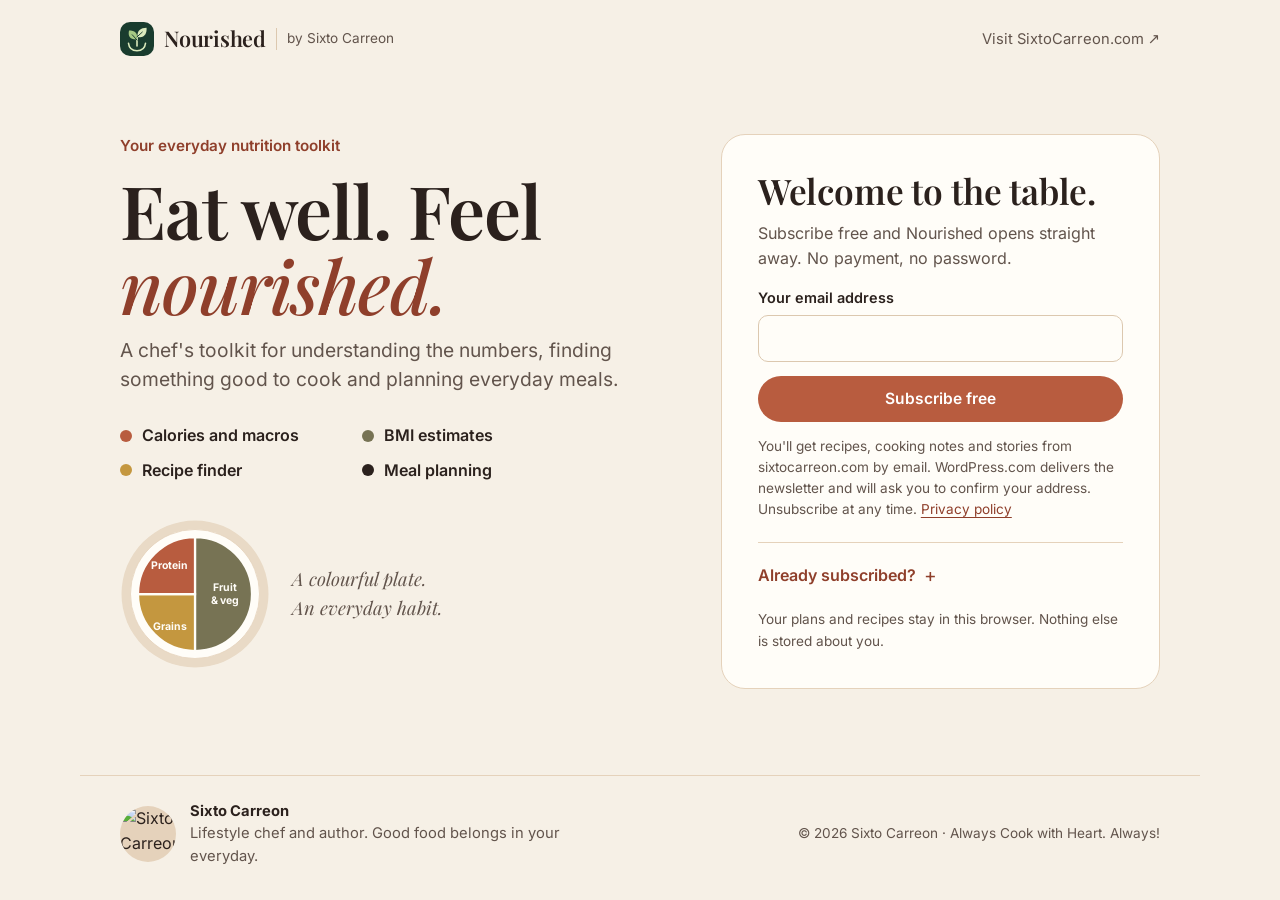
==== commit e10bfa6f: "New Nourished icon; fix quick-add fields losing typed values Favicon, header logo, home-screen and m" ====
--- a/index.html
+++ b/index.html
@@ -8,6 +8,9 @@
   <meta name="theme-color" content="#F6F0E6">
   <meta name="color-scheme" content="light">
   <link rel="icon" href="favicon.svg" type="image/svg+xml">
+  <link rel="icon" href="assets/icons/favicon-32.png" sizes="32x32" type="image/png">
+  <link rel="apple-touch-icon" href="assets/icons/icon-180.png">
+  <link rel="manifest" href="manifest.webmanifest">
   <link rel="canonical" href="https://app.sixtocarreon.com/">
   <meta property="og:type" content="website">
   <meta property="og:site_name" content="Nourished by Sixto Carreon">
@@ -127,6 +130,7 @@
       <!-- Overview -->
       <section class="view" id="overview" data-view="overview" aria-labelledby="ov-title" hidden>
         <div class="wrap">
+          <div class="ov-notice" id="ov-notice" role="status" hidden></div>
           <div class="hero">
             <div class="hero-copy">
               <p class="kicker">Good food. Everyday.</p>
@@ -285,7 +289,7 @@
           </form>
 
           <div class="filter-row">
-            <div class="chips" role="radiogroup" aria-label="Collection" id="rf-sources"></div>
+            <div class="chips" role="group" aria-label="Collection" id="rf-sources"></div>
           </div>
           <div class="filter-row" id="rf-topics-row">
             <span class="filter-label" id="rf-topics-label">From Sixto Carreon:</span>
@@ -559,16 +563,6 @@
   </div>
 
   <!-- Dialogs -->
-  <dialog id="sub-dialog" class="sub-dialog" aria-label="Confirm your subscription">
-    <div class="sub-dialog-bar">
-      <span>Subscribing with WordPress.com</span>
-      <button class="icon-btn" type="button" data-close aria-label="Close">×</button>
-    </div>
-    <div class="sub-dialog-body">
-      <p class="status" id="sub-dialog-status">Loading the sign-up…</p>
-      <p class="fine" id="sub-dialog-fallback" hidden>The sign-up didn't load. You can <a href="https://sixtocarreon.com/filipino-meal-plan/" rel="noopener" target="_blank">subscribe on sixtocarreon.com</a> instead. Nourished is already open for you.</p>
-    </div>
-  </dialog>
 
   <dialog id="confirm-dialog" class="dialog" aria-labelledby="confirm-title">
     <form method="dialog">
--- a/assets/css/app.css
+++ b/assets/css/app.css
@@ -278,6 +278,9 @@
 .dot-fat { background: var(--fat); }
 
 /* ---------- Overview ---------- */
+.ov-notice { display: flex; justify-content: space-between; align-items: flex-start; gap: 16px; background: var(--olive-wash); border-radius: 16px; padding: 16px 18px; margin-bottom: clamp(24px, 4vw, 36px); }
+.ov-notice p { margin: 4px 0 0; color: var(--muted); font-size: 0.93rem; }
+.ov-notice a { font-weight: 600; }
 .hero { display: grid; grid-template-columns: 1.15fr 0.85fr; gap: clamp(24px, 5vw, 64px); align-items: center; }
 .hero .actions { margin-top: 28px; }
 .hero-plate { margin: 0; }
@@ -394,15 +397,6 @@
 .pick-list { list-style: none; padding: 0; margin: 10px 0 0; max-height: 46vh; overflow: auto; border-top: 1px solid var(--sand); }
 .pick-list li { display: grid; grid-template-columns: 1fr auto; gap: 10px; align-items: center; padding: 12px 0; border-bottom: 1px solid var(--sand); }
 .pick-list .meta { color: var(--muted); font-size: 0.85rem; }
-
-/* subscription dialog */
-.sub-dialog { border: 0; padding: 0; width: min(520px, calc(100vw - 16px)); height: min(680px, calc(100dvh - 24px)); border-radius: 20px; overflow: hidden; background: var(--ivory); box-shadow: 0 24px 60px rgba(43, 33, 29, .3); }
-.sub-dialog::backdrop { background: rgba(43, 33, 29, .5); }
-.sub-dialog[open] { display: flex; flex-direction: column; }
-.sub-dialog-bar { display: flex; justify-content: space-between; align-items: center; padding: 10px 12px 10px 18px; border-bottom: 1px solid var(--sand); font-weight: 600; font-size: 0.92rem; }
-.sub-dialog-body { position: relative; flex: 1; display: flex; flex-direction: column; }
-.sub-dialog-body > p { padding: 18px 18px 0; }
-.sub-dialog iframe { border: 0; width: 100%; flex: 1; background: #fff; }
 
 /* ---------- Recipe lab ---------- */
 .lab-layout { display: grid; grid-template-columns: 1.05fr 0.95fr; gap: clamp(18px, 3vw, 28px); align-items: start; }
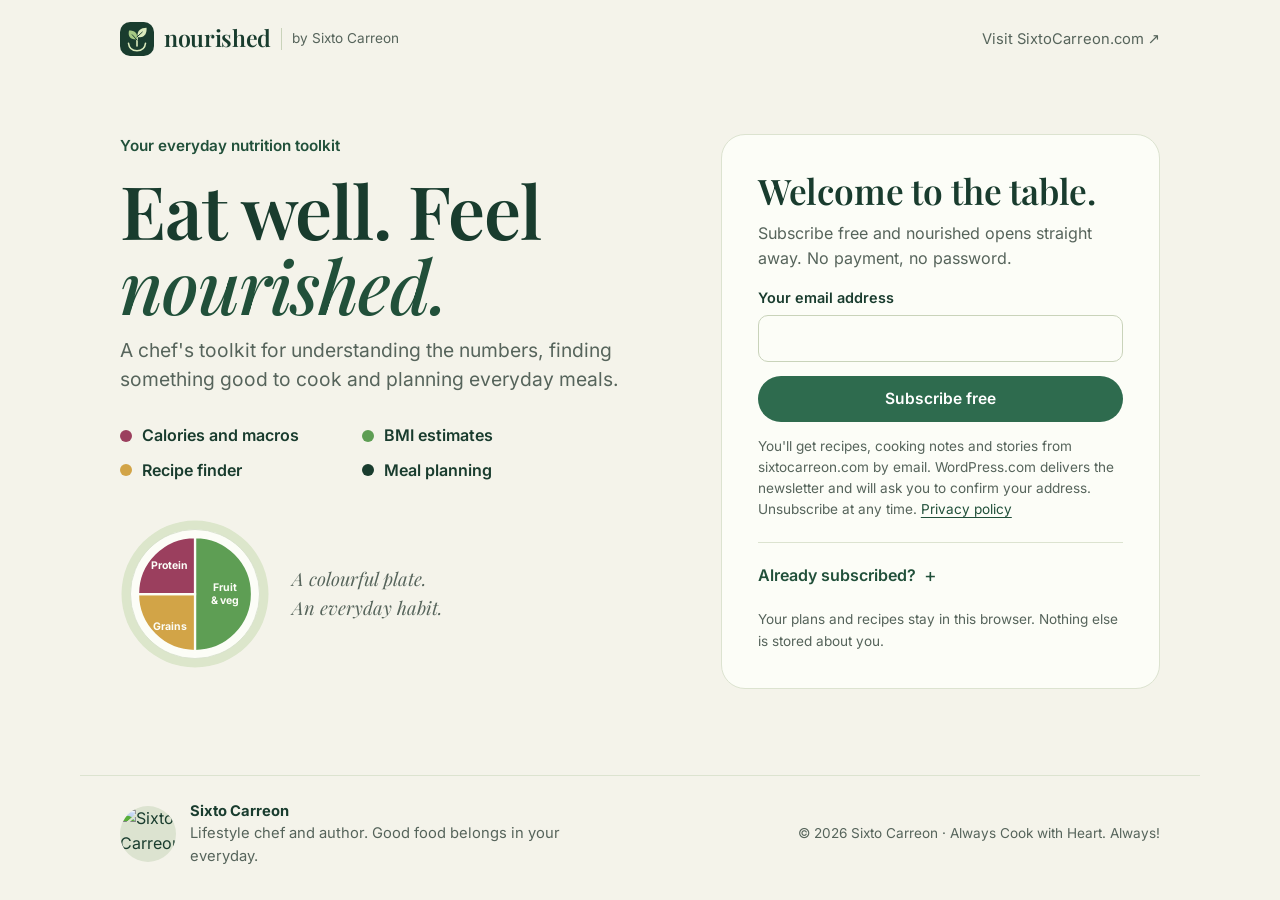
==== commit 346a6800: "nourished brand: lowercase name, whole-food palette, no sources list New palette built around the sp" ====
--- a/index.html
+++ b/index.html
@@ -3,9 +3,9 @@
 <head>
   <meta charset="utf-8">
   <meta name="viewport" content="width=device-width, initial-scale=1, viewport-fit=cover">
-  <title>Nourished — Eat well. Cook with heart.</title>
-  <meta name="description" content="Nourished is Sixto Carreon's free everyday nutrition toolkit: calorie and macro estimates, BMI, recipes from his kitchens and simple meal planning.">
-  <meta name="theme-color" content="#F6F0E6">
+  <title>nourished — Eat well. Cook with heart.</title>
+  <meta name="description" content="nourished is Sixto Carreon's free everyday nutrition toolkit: calorie and macro estimates, BMI, recipes from his kitchens and simple meal planning.">
+  <meta name="theme-color" content="#F4F3EA">
   <meta name="color-scheme" content="light">
   <link rel="icon" href="favicon.svg" type="image/svg+xml">
   <link rel="icon" href="assets/icons/favicon-32.png" sizes="32x32" type="image/png">
@@ -13,8 +13,8 @@
   <link rel="manifest" href="manifest.webmanifest">
   <link rel="canonical" href="https://app.sixtocarreon.com/">
   <meta property="og:type" content="website">
-  <meta property="og:site_name" content="Nourished by Sixto Carreon">
-  <meta property="og:title" content="Nourished — Eat well. Cook with heart.">
+  <meta property="og:site_name" content="nourished by Sixto Carreon">
+  <meta property="og:title" content="nourished — Eat well. Cook with heart.">
   <meta property="og:description" content="A chef's free toolkit for calories, macros, BMI, recipes and everyday meal planning.">
   <meta property="og:url" content="https://app.sixtocarreon.com/">
   <meta property="og:image" content="https://i0.wp.com/sixtocarreon.com/wp-content/uploads/2026/10/sixto-carreon-author-portrait.jpeg?fit=960%2C960&amp;ssl=1">
@@ -29,15 +29,15 @@
   <a class="skip-link" href="#content">Skip to content</a>
 
   <noscript>
-    <p class="noscript">Enable JavaScript to subscribe here and open Nourished's tools.</p>
+    <p class="noscript">Enable JavaScript to subscribe here and open nourished's tools.</p>
   </noscript>
 
   <!-- ============ Sign-up gate ============ -->
   <div id="gate" class="gate" hidden>
     <header class="gate-top wrap">
-      <a class="brand" href="./" aria-label="Nourished by Sixto Carreon">
+      <a class="brand" href="./" aria-label="nourished by Sixto Carreon">
         <img src="favicon.svg" alt="" width="34" height="34">
-        <span class="brand-name">Nourished</span>
+        <span class="brand-name">nourished</span>
         <span class="brand-by">by Sixto Carreon</span>
       </a>
       <a class="quiet-link" href="https://sixtocarreon.com/" rel="noopener">Visit SixtoCarreon.com&nbsp;↗</a>
@@ -49,10 +49,10 @@
         <h1 class="display">Eat well. Feel <em>nourished.</em></h1>
         <p class="lede">A chef's toolkit for understanding the numbers, finding something good to cook and planning everyday meals.</p>
         <ul class="tool-list" aria-label="What's inside">
-          <li><span class="swatch swatch-clay" aria-hidden="true"></span>Calories and macros</li>
-          <li><span class="swatch swatch-olive" aria-hidden="true"></span>BMI estimates</li>
-          <li><span class="swatch swatch-turmeric" aria-hidden="true"></span>Recipe finder</li>
-          <li><span class="swatch swatch-deep" aria-hidden="true"></span>Meal planning</li>
+          <li><span class="swatch swatch-beet" aria-hidden="true"></span>Calories and macros</li>
+          <li><span class="swatch swatch-veg" aria-hidden="true"></span>BMI estimates</li>
+          <li><span class="swatch swatch-grain" aria-hidden="true"></span>Recipe finder</li>
+          <li><span class="swatch swatch-forest" aria-hidden="true"></span>Meal planning</li>
         </ul>
         <figure class="healthy-plate">
           <div data-healthy-plate></div>
@@ -62,8 +62,8 @@
 
       <section class="gate-card" aria-labelledby="gate-title">
         <h2 id="gate-title">Welcome to the table.</h2>
-        <p id="gate-return-note" class="notice" hidden>Welcome back. Enter the email you subscribed with to open Nourished on this device.</p>
-        <p class="gate-sub">Subscribe free and Nourished opens straight away. No payment, no password.</p>
+        <p id="gate-return-note" class="notice" hidden>Welcome back. Enter the email you subscribed with to open nourished on this device.</p>
+        <p class="gate-sub">Subscribe free and nourished opens straight away. No payment, no password.</p>
 
         <form id="subscribe-form" class="stack" novalidate>
           <div class="field">
@@ -82,13 +82,13 @@
         <details class="returning" id="returning">
           <summary>Already subscribed?</summary>
           <form id="return-form" class="stack" novalidate>
-            <p class="fine">Enter the email you subscribed with and Nourished opens on this device.</p>
+            <p class="fine">Enter the email you subscribed with and nourished opens on this device.</p>
             <div class="field">
               <label for="ret-email">Email you subscribed with</label>
               <input id="ret-email" type="email" autocomplete="email" inputmode="email" required>
             </div>
             <p class="field-error" id="ret-error" role="alert"></p>
-            <button class="btn btn-secondary btn-block" type="submit">Open Nourished</button>
+            <button class="btn btn-secondary btn-block" type="submit">Open nourished</button>
           </form>
         </details>
         <p class="fine gate-device">Your plans and recipes stay in this browser. Nothing else is stored about you.</p>
@@ -108,10 +108,10 @@
   <div id="app" class="app" hidden>
     <header class="topbar">
       <div class="wrap topbar-inner">
-        <a class="brand" href="#overview" aria-label="Nourished home">
+        <a class="brand" href="#overview" aria-label="nourished home">
           <img src="favicon.svg" alt="" width="30" height="30">
-          <span class="brand-name">Nourished</span>
-          <span class="brand-by">by Sixto</span>
+          <span class="brand-name">nourished</span>
+          <span class="brand-by">by Sixto Carreon</span>
         </a>
         <nav class="mainnav" aria-label="Main">
           <a href="#overview" data-nav="overview">Overview</a>
@@ -480,8 +480,8 @@
       <section class="view" id="about" data-view="about" aria-labelledby="about-title" hidden>
         <div class="wrap prose-wrap">
           <header class="view-head">
-            <h1 id="about-title" tabindex="-1">How Nourished works</h1>
-            <p class="lede">The equations, the sources, and what happens to your data.</p>
+            <h1 id="about-title" tabindex="-1">How nourished works</h1>
+            <p class="lede">The method behind the numbers, and what happens to your data.</p>
           </header>
 
           <article class="prose" id="method">
@@ -496,23 +496,9 @@
             <h3>Macros</h3>
             <p>Your plate balance splits the energy between carbohydrates, protein and fat, then converts it to grams at 4 kcal per gram of carbohydrate or protein and 9 kcal per gram of fat.</p>
             <h3>BMI</h3>
-            <p>BMI is weight in kilograms divided by height in metres squared. Nourished shows two readings. The Asian guideline used in Singapore puts 18.5–22.9 as the healthy range, 23–27.4 as moderate risk and 27.5 or above as high risk. The WHO international ranges are 18.5–24.9 healthy, 25–29.9 overweight and 30 or above obesity. BMI doesn't measure body fat or muscle, so treat it as one signal among many.</p>
+            <p>BMI is weight in kilograms divided by height in metres squared. nourished shows two readings. The Asian guideline used in Singapore puts 18.5–22.9 as the healthy range, 23–27.4 as moderate risk and 27.5 or above as high risk. The WHO international ranges are 18.5–24.9 healthy, 25–29.9 overweight and 30 or above obesity. BMI doesn't measure body fat or muscle, so treat it as one signal among many.</p>
             <h3>Recipe nutrition</h3>
             <p>Recipes from my sites use the estimated nutrition per serving printed on each recipe page. Where a recipe has none, you can enter your own estimate before adding it to your plan. The recipe lab adds up the values you enter for each ingredient and divides by the number of servings.</p>
-          </article>
-
-          <article class="prose" id="sources">
-            <h2>Sources</h2>
-            <ul class="sources">
-              <li>Mifflin MD, St Jeor ST, et al. <a href="https://pubmed.ncbi.nlm.nih.gov/2305711/" rel="noopener">A new predictive equation for resting energy expenditure in healthy individuals</a>. American Journal of Clinical Nutrition, 1990.</li>
-              <li>Health Promotion Board, Singapore. <a href="https://healthhub.sg/programmes/my-healthy-plate" rel="noopener">My Healthy Plate</a>.</li>
-              <li>Singapore Heart Foundation. <a href="https://www.myheart.org.sg/healthy-living/bmi-calculator/" rel="noopener">BMI calculator, Asian BMI guidelines</a>.</li>
-              <li>WHO Expert Consultation. <a href="https://pubmed.ncbi.nlm.nih.gov/14726171/" rel="noopener">Appropriate body-mass index for Asian populations and its implications for policy and intervention strategies</a>. The Lancet, 2004.</li>
-              <li>World Health Organization. <a href="https://www.who.int/news-room/fact-sheets/detail/obesity-and-overweight" rel="noopener">Obesity and overweight fact sheet</a>.</li>
-              <li>Institute of Medicine. <a href="https://nap.nationalacademies.org/catalog/10490" rel="noopener">Dietary Reference Intakes for Energy, Carbohydrate, Fiber, Fat, Fatty Acids, Cholesterol, Protein, and Amino Acids</a>, 2005 (acceptable macronutrient ranges).</li>
-              <li>U.S. Department of Agriculture, Agricultural Research Service. <a href="https://fdc.nal.usda.gov/" rel="noopener">FoodData Central</a> (ingredient values, public domain).</li>
-              <li>Recipes: <a href="https://sixtocarreon.com/" rel="noopener">Sixto Carreon</a>, <a href="https://comfortdishes.com/" rel="noopener">Comfort Dishes</a> and <a href="https://saucesanddips.com/" rel="noopener">Sauces &amp; Dips</a>.</li>
-            </ul>
           </article>
 
           <article class="prose" id="privacy">
@@ -521,7 +507,7 @@
             <ul>
               <li>Subscribing sends your email address to WordPress.com, which runs the sixtocarreon.com newsletter. See the <a href="https://sixtocarreon.com/privacy-policy/" rel="noopener">privacy policy</a>.</li>
               <li>Searching recipes asks my sites for matching recipes. Looking up an ingredient sends the ingredient name to USDA FoodData Central.</li>
-              <li>Nourished doesn't use cookies, ads or tracking scripts.</li>
+              <li>nourished doesn't use cookies, ads or tracking scripts.</li>
             </ul>
             <div class="data-tools panel">
               <h3>Move or delete your data</h3>
@@ -541,11 +527,10 @@
       <div class="wrap footer-inner">
         <div class="author">
           <img src="https://i0.wp.com/sixtocarreon.com/wp-content/uploads/2026/10/sixto-carreon-author-portrait.jpeg?resize=120%2C120&amp;ssl=1" alt="" width="44" height="44" loading="lazy">
-          <p><strong>Nourished by Sixto Carreon</strong> Always Cook with Heart. Always!</p>
-        </div>
-        <nav class="footer-links" aria-label="About Nourished">
+          <p><strong>nourished by Sixto Carreon</strong> Always Cook with Heart. Always!</p>
+        </div>
+        <nav class="footer-links" aria-label="About nourished">
           <a href="#method">How it works</a>
-          <a href="#sources">Sources</a>
           <a href="#privacy">Your data</a>
           <a href="https://sixtocarreon.com/" rel="noopener">SixtoCarreon.com&nbsp;↗</a>
         </nav>
--- a/assets/css/app.css
+++ b/assets/css/app.css
@@ -25,23 +25,28 @@
 }
 
 :root {
-  --cream: #F6F0E6;
-  --ivory: #FFFDF8;
-  --sand: #E5D2BB;
-  --sand-soft: #EFE3D3;
-  --line: #DCC8AF;
-  --clay: #B85C3F;
-  --clay-deep: #8F3F2B;
-  --clay-wash: #F3E1D6;
-  --espresso: #2B211D;
-  --muted: #62544C;
-  --olive: #777354;
-  --olive-wash: #ECEADC;
-  --turmeric: #C4973F;
-
-  --protein: var(--clay-deep);
-  --carbs: var(--olive);
-  --fat: var(--turmeric);
+  /* nourished palette: whole food, built around the sprout icon */
+  --oat: #F4F3EA;        /* page */
+  --surface: #FCFDF7;    /* panels, inputs */
+  --rule: #DCE3D0;       /* borders */
+  --rule-soft: #E9EEDF;  /* tracks, quiet fills */
+  --field: #C9D3BA;      /* input borders */
+  --forest: #193C2E;     /* text, dark panels (icon background) */
+  --leaf: #2E6B4E;       /* primary actions */
+  --leaf-deep: #21503A;  /* links, hover */
+  --celery: #E4EED3;     /* selected, washes */
+  --sage: #A6C984;       /* icon leaf */
+  --sage-wash: #E9F1DC;  /* notices */
+  --muted: #56645B;
+  --veg: #5E9E54;        /* fruit and vegetables */
+  --grain: #D2A447;      /* wholegrains */
+  --beet: #9B3F5E;       /* protein */
+  --avocado: #5F9447;    /* fat */
+  --carrot: #E07A3A;
+
+  --protein: var(--beet);
+  --carbs: var(--grain);
+  --fat: var(--avocado);
 
   --font-display: "Playfair Display", Georgia, "Times New Roman", serif;
   --font-ui: "Inter", system-ui, -apple-system, "Segoe UI", Roboto, sans-serif;
@@ -62,8 +67,8 @@
 html { -webkit-text-size-adjust: 100%; text-size-adjust: 100%; scroll-padding-top: calc(var(--topbar-h) + 16px); }
 body {
   margin: 0;
-  background: var(--cream);
-  color: var(--espresso);
+  background: var(--oat);
+  color: var(--forest);
   font-family: var(--font-ui);
   font-size: 1rem;
   line-height: 1.55;
@@ -72,17 +77,17 @@
   overflow-x: hidden;
 }
 img { max-width: 100%; display: block; }
-a { color: var(--clay-deep); text-underline-offset: 3px; text-decoration-thickness: 1px; }
-a:hover { color: var(--espresso); }
+a { color: var(--leaf-deep); text-underline-offset: 3px; text-decoration-thickness: 1px; }
+a:hover { color: var(--forest); }
 button, input, select, textarea { font: inherit; color: inherit; }
 [hidden] { display: none !important; }
-:focus-visible { outline: 3px solid color-mix(in srgb, var(--clay) 70%, transparent); outline-offset: 2px; border-radius: 4px; }
+:focus-visible { outline: 3px solid color-mix(in srgb, var(--leaf) 70%, transparent); outline-offset: 2px; border-radius: 4px; }
 
 .wrap { width: 100%; max-width: var(--wrap); margin-inline: auto; padding-inline: var(--gutter); }
 .visually-hidden { position: absolute !important; width: 1px; height: 1px; overflow: hidden; clip: rect(0 0 0 0); white-space: nowrap; }
-.skip-link { position: absolute; left: 12px; top: -60px; z-index: 100; background: var(--espresso); color: var(--ivory); padding: 10px 14px; border-radius: var(--r-input); }
+.skip-link { position: absolute; left: 12px; top: -60px; z-index: 100; background: var(--forest); color: var(--surface); padding: 10px 14px; border-radius: var(--r-input); }
 .skip-link:focus { top: 12px; }
-.noscript { padding: 24px; text-align: center; background: var(--ivory); }
+.noscript { padding: 24px; text-align: center; background: var(--surface); }
 
 /* ---------- Type ---------- */
 h1, h2, h3 { margin: 0; font-weight: 600; line-height: 1.15; }
@@ -97,8 +102,8 @@
   font-weight: 600;
   letter-spacing: -0.015em;
 }
-.display em { font-style: italic; font-weight: 500; color: var(--clay-deep); }
-.kicker { margin: 0 0 14px; color: var(--clay-deep); font-weight: 600; font-size: 0.95rem; }
+.display em { font-style: italic; font-weight: 500; color: var(--leaf-deep); }
+.kicker { margin: 0 0 14px; color: var(--leaf-deep); font-weight: 600; font-size: 0.95rem; }
 .lede { font-size: clamp(1.05rem, 1rem + 0.3vw, 1.2rem); color: var(--muted); max-width: 60ch; margin: 14px 0 0; }
 .fine { font-size: 0.85rem; color: var(--muted); margin: 0; }
 .optional { color: var(--muted); font-weight: 400; }
@@ -114,26 +119,26 @@
   text-decoration: none; cursor: pointer; white-space: nowrap;
   transition: background-color .15s ease, border-color .15s ease, color .15s ease;
 }
-.btn-primary { background: var(--clay); color: #fff; }
-.btn-primary:hover { background: var(--clay-deep); color: #fff; }
-.btn-secondary { background: var(--ivory); color: var(--espresso); border-color: var(--line); }
-.btn-secondary:hover { border-color: var(--clay); color: var(--clay-deep); }
-.btn-ghost { background: transparent; color: var(--clay-deep); border-color: transparent; padding-inline: 14px; }
-.btn-ghost:hover { background: var(--clay-wash); color: var(--clay-deep); }
-.btn-danger { background: var(--espresso); color: var(--ivory); }
-.btn-danger:hover { background: #000; color: #fff; }
+.btn-primary { background: var(--leaf); color: #fff; }
+.btn-primary:hover { background: var(--leaf-deep); color: #fff; }
+.btn-secondary { background: var(--surface); color: var(--forest); border-color: var(--field); }
+.btn-secondary:hover { border-color: var(--leaf); color: var(--leaf-deep); }
+.btn-ghost { background: transparent; color: var(--leaf-deep); border-color: transparent; padding-inline: 14px; }
+.btn-ghost:hover { background: var(--celery); color: var(--leaf-deep); }
+.btn-danger { background: var(--forest); color: var(--surface); }
+.btn-danger:hover { background: #0F261D; color: #fff; }
 .btn-block { width: 100%; }
 .btn-sm { min-height: 36px; padding: 0 14px; font-size: 0.88rem; }
 .btn[disabled] { opacity: .5; cursor: not-allowed; }
 .icon-btn {
   display: inline-grid; place-items: center; width: 40px; height: 40px; flex: none;
-  border-radius: 50%; border: 1px solid var(--line); background: var(--ivory);
-  font-size: 1.35rem; line-height: 1; cursor: pointer; color: var(--espresso);
-}
-.icon-btn:hover { border-color: var(--clay); color: var(--clay-deep); }
+  border-radius: 50%; border: 1px solid var(--field); background: var(--surface);
+  font-size: 1.35rem; line-height: 1; cursor: pointer; color: var(--forest);
+}
+.icon-btn:hover { border-color: var(--leaf); color: var(--leaf-deep); }
 .text-link { font-weight: 600; }
 .quiet-link { color: var(--muted); text-decoration: none; font-size: 0.92rem; }
-.quiet-link:hover { color: var(--clay-deep); text-decoration: underline; }
+.quiet-link:hover { color: var(--leaf-deep); text-decoration: underline; }
 .actions { display: flex; flex-wrap: wrap; gap: 10px; align-items: center; }
 .actions-stack { flex-direction: column; align-items: stretch; }
 .center { text-align: center; margin-top: 24px; }
@@ -141,21 +146,21 @@
 /* ---------- Forms ---------- */
 .stack > * + * { margin-top: 14px; }
 .field { display: flex; flex-direction: column; gap: 6px; min-width: 0; }
-.field label, .field .label, legend { font-weight: 600; font-size: 0.9rem; color: var(--espresso); }
+.field label, .field .label, legend { font-weight: 600; font-size: 0.9rem; color: var(--forest); }
 input[type="text"], input[type="email"], input[type="number"], input[type="search"], select {
   width: 100%; min-height: 46px; padding: 10px 14px;
-  background: var(--ivory); border: 1px solid var(--line); border-radius: var(--r-input);
+  background: var(--surface); border: 1px solid var(--field); border-radius: var(--r-input);
   font-size: 1rem; appearance: none; -webkit-appearance: none;
 }
-input:focus-visible, select:focus-visible { outline: none; border-color: var(--clay); box-shadow: 0 0 0 3px color-mix(in srgb, var(--clay) 25%, transparent); }
+input:focus-visible, select:focus-visible { outline: none; border-color: var(--leaf); box-shadow: 0 0 0 3px color-mix(in srgb, var(--leaf) 25%, transparent); }
 input[type="number"] { -moz-appearance: textfield; }
 input::-webkit-outer-spin-button, input::-webkit-inner-spin-button { -webkit-appearance: none; margin: 0; }
-input::placeholder { color: #9A8B80; }
+input::placeholder { color: #8A978D; }
 .unit-input { position: relative; display: flex; }
 .unit-input input { padding-right: 52px; }
 .unit-input span { position: absolute; right: 12px; top: 50%; transform: translateY(-50%); color: var(--muted); font-size: 0.85rem; pointer-events: none; }
 .ftin { display: grid; grid-template-columns: 1fr 1fr; gap: 8px; }
-.field-error { color: var(--clay-deep); font-weight: 600; font-size: 0.9rem; margin: 0; min-height: 0; }
+.field-error { color: var(--leaf-deep); font-weight: 600; font-size: 0.9rem; margin: 0; min-height: 0; }
 .field-error:empty { display: none; }
 .hp { position: absolute; left: -9999px; width: 1px; height: 1px; overflow: hidden; }
 fieldset { border: 0; margin: 0; padding: 0; min-width: 0; }
@@ -166,12 +171,12 @@
 .row-4 { display: grid; grid-template-columns: repeat(4, 1fr); gap: 12px; }
 
 /* segmented radio */
-.seg-options { display: inline-flex; background: var(--sand-soft); border-radius: var(--r-pill); padding: 4px; gap: 2px; flex-wrap: wrap; }
+.seg-options { display: inline-flex; background: var(--rule-soft); border-radius: var(--r-pill); padding: 4px; gap: 2px; flex-wrap: wrap; }
 .seg-options label { position: relative; cursor: pointer; }
 .seg-options input { position: absolute; opacity: 0; inset: 0; cursor: pointer; }
 .seg-options span { display: block; padding: 8px 16px; border-radius: var(--r-pill); font-weight: 600; font-size: 0.9rem; color: var(--muted); }
-.seg-options input:checked + span { background: var(--ivory); color: var(--espresso); box-shadow: 0 1px 0 var(--line); }
-.seg-options input:focus-visible + span { outline: 3px solid color-mix(in srgb, var(--clay) 60%, transparent); }
+.seg-options input:checked + span { background: var(--surface); color: var(--forest); box-shadow: 0 1px 0 var(--field); }
+.seg-options input:focus-visible + span { outline: 3px solid color-mix(in srgb, var(--leaf) 60%, transparent); }
 
 /* choice cards */
 .choice-list { display: grid; gap: 8px; }
@@ -180,35 +185,35 @@
 .choice input { position: absolute; opacity: 0; inset: 0; cursor: pointer; }
 .choice-body {
   display: grid; grid-template-columns: auto 1fr; gap: 2px 12px; align-items: center;
-  padding: 11px 14px; border: 1px solid var(--line); border-radius: 12px; background: var(--ivory);
-}
-.choice-body::before { content: ""; grid-row: span 2; width: 16px; height: 16px; border-radius: 50%; border: 1.5px solid var(--line); background: var(--ivory); }
+  padding: 11px 14px; border: 1px solid var(--field); border-radius: 12px; background: var(--surface);
+}
+.choice-body::before { content: ""; grid-row: span 2; width: 16px; height: 16px; border-radius: 50%; border: 1.5px solid var(--field); background: var(--surface); }
 .choice strong { font-size: 0.95rem; }
 .choice small { color: var(--muted); font-size: 0.82rem; grid-column: 2; }
-.choice input:checked + .choice-body { border-color: var(--clay); background: var(--clay-wash); }
-.choice input:checked + .choice-body::before { border-color: var(--clay); background: radial-gradient(circle, var(--clay) 0 4px, var(--ivory) 5px); }
-.choice input:focus-visible + .choice-body { outline: 3px solid color-mix(in srgb, var(--clay) 60%, transparent); outline-offset: 2px; }
+.choice input:checked + .choice-body { border-color: var(--leaf); background: var(--celery); }
+.choice input:checked + .choice-body::before { border-color: var(--leaf); background: radial-gradient(circle, var(--leaf) 0 4px, var(--surface) 5px); }
+.choice input:focus-visible + .choice-body { outline: 3px solid color-mix(in srgb, var(--leaf) 60%, transparent); outline-offset: 2px; }
 .choice-list-inline .choice-body { grid-template-columns: 1fr; }
 .choice-list-inline .choice-body::before { display: none; }
 .choice-list-inline small { grid-column: 1; }
 
 /* ---------- Panels ---------- */
-.panel { background: var(--ivory); border: 1px solid var(--sand); border-radius: var(--r-panel); padding: clamp(18px, 2.4vw, 28px); }
+.panel { background: var(--surface); border: 1px solid var(--rule); border-radius: var(--r-panel); padding: clamp(18px, 2.4vw, 28px); }
 .panel-title { font-size: 1.3rem; margin-bottom: 6px; }
 .panel-head { display: flex; justify-content: space-between; align-items: baseline; gap: 12px; flex-wrap: wrap; margin-bottom: 14px; }
 .count { color: var(--muted); font-size: 0.88rem; }
-.notice { background: var(--olive-wash); border-radius: 12px; padding: 12px 14px; font-size: 0.95rem; }
+.notice { background: var(--sage-wash); border-radius: 12px; padding: 12px 14px; font-size: 0.95rem; }
 .panel > .fine + form, .panel > .fine + .stack { margin-top: 14px; }
-.tip { margin: 18px 0 0; padding-top: 14px; border-top: 1px dashed var(--line); font-size: 0.92rem; color: var(--muted); }
-.tip strong { color: var(--espresso); }
+.tip { margin: 18px 0 0; padding-top: 14px; border-top: 1px dashed var(--field); font-size: 0.92rem; color: var(--muted); }
+.tip strong { color: var(--forest); }
 .status { color: var(--muted); margin: 12px 0; min-height: 1.5em; }
 .status:empty { min-height: 0; margin: 0; }
-.disclaimer { margin-top: 40px; padding-top: 18px; border-top: 1px solid var(--sand); color: var(--muted); font-size: 0.9rem; max-width: 80ch; }
+.disclaimer { margin-top: 40px; padding-top: 18px; border-top: 1px solid var(--rule); color: var(--muted); font-size: 0.9rem; max-width: 80ch; }
 
 /* ---------- Brand ---------- */
-.brand { display: inline-flex; align-items: center; gap: 10px; text-decoration: none; color: var(--espresso); }
-.brand-name { font-family: var(--font-display); font-weight: 600; font-size: 1.35rem; letter-spacing: -0.01em; }
-.brand-by { color: var(--muted); font-size: 0.85rem; padding-left: 10px; border-left: 1px solid var(--line); }
+.brand { display: inline-flex; align-items: center; gap: 10px; text-decoration: none; color: var(--forest); }
+.brand-name { font-family: var(--font-display); font-weight: 600; font-size: 1.45rem; letter-spacing: -0.015em; line-height: 1; padding-bottom: 3px; }
+.brand-by { color: var(--muted); font-size: 0.85rem; padding-left: 10px; border-left: 1px solid var(--field); }
 
 /* ---------- Gate ---------- */
 .gate { min-height: 100vh; display: flex; flex-direction: column; }
@@ -217,48 +222,48 @@
 .tool-list { list-style: none; padding: 0; margin: 28px 0 0; display: grid; grid-template-columns: 1fr 1fr; gap: 10px 24px; max-width: 460px; }
 .tool-list li { display: flex; align-items: center; gap: 10px; font-weight: 600; }
 .swatch { width: 12px; height: 12px; border-radius: 50%; flex: none; }
-.swatch-clay { background: var(--clay); }
-.swatch-olive { background: var(--olive); }
-.swatch-turmeric { background: var(--turmeric); }
-.swatch-deep { background: var(--espresso); }
+.swatch-beet { background: var(--beet); }
+.swatch-veg { background: var(--veg); }
+.swatch-grain { background: var(--grain); }
+.swatch-forest { background: var(--forest); }
 .healthy-plate { margin: 36px 0 0; display: flex; align-items: center; gap: 22px; }
 .healthy-plate [data-healthy-plate] { width: 150px; flex: none; }
 .healthy-plate figcaption { font-family: var(--font-display); font-style: italic; font-size: 1.15rem; color: var(--muted); max-width: 16ch; }
-.gate-card { background: var(--ivory); border: 1px solid var(--sand); border-radius: 24px; padding: clamp(22px, 3vw, 36px); position: sticky; top: 24px; }
+.gate-card { background: var(--surface); border: 1px solid var(--rule); border-radius: 24px; padding: clamp(22px, 3vw, 36px); position: sticky; top: 24px; }
 .gate-card h2 { font-size: clamp(1.7rem, 1.4rem + 1vw, 2.2rem); margin-bottom: 10px; }
 .gate-sub { color: var(--muted); }
 .gate-card .notice { margin-bottom: 14px; }
-.returning { margin-top: 22px; border-top: 1px solid var(--sand); padding-top: 16px; }
-.returning summary { cursor: pointer; font-weight: 600; color: var(--clay-deep); list-style: none; min-height: 32px; display: flex; align-items: center; gap: 8px; }
+.returning { margin-top: 22px; border-top: 1px solid var(--rule); padding-top: 16px; }
+.returning summary { cursor: pointer; font-weight: 600; color: var(--leaf-deep); list-style: none; min-height: 32px; display: flex; align-items: center; gap: 8px; }
 .returning summary::-webkit-details-marker { display: none; }
 .returning summary::after { content: "+"; font-weight: 400; font-size: 1.2rem; }
 .returning[open] summary::after { content: "–"; }
 .returning form { margin-top: 12px; }
 .gate-device { margin-top: 18px; }
-.gate-foot { display: flex; justify-content: space-between; align-items: center; gap: 16px; flex-wrap: wrap; padding-block: 24px 32px; border-top: 1px solid var(--sand); }
+.gate-foot { display: flex; justify-content: space-between; align-items: center; gap: 16px; flex-wrap: wrap; padding-block: 24px 32px; border-top: 1px solid var(--rule); }
 .author { display: flex; align-items: center; gap: 14px; }
-.author img { border-radius: 50%; object-fit: cover; flex: none; background: var(--sand); }
+.author img { border-radius: 50%; object-fit: cover; flex: none; background: var(--rule); }
 .author p { margin: 0; font-size: 0.92rem; color: var(--muted); max-width: 48ch; }
-.author strong { color: var(--espresso); display: block; }
+.author strong { color: var(--forest); display: block; }
 
 /* ---------- App shell ---------- */
-.topbar { position: sticky; top: 0; z-index: 20; background: color-mix(in srgb, var(--cream) 92%, transparent); backdrop-filter: blur(8px); -webkit-backdrop-filter: blur(8px); border-bottom: 1px solid var(--sand); }
+.topbar { position: sticky; top: 0; z-index: 20; background: color-mix(in srgb, var(--oat) 92%, transparent); backdrop-filter: blur(8px); -webkit-backdrop-filter: blur(8px); border-bottom: 1px solid var(--rule); }
 .topbar-inner { display: flex; align-items: center; justify-content: space-between; gap: 20px; min-height: var(--topbar-h); }
 .mainnav { display: flex; gap: 4px; }
 .mainnav a { text-decoration: none; color: var(--muted); font-weight: 600; font-size: 0.95rem; padding: 8px 12px; border-radius: var(--r-pill); }
-.mainnav a:hover { color: var(--espresso); background: var(--sand-soft); }
-.mainnav a[aria-current="page"] { color: var(--espresso); background: var(--ivory); box-shadow: inset 0 0 0 1px var(--sand); }
+.mainnav a:hover { color: var(--forest); background: var(--rule-soft); }
+.mainnav a[aria-current="page"] { color: var(--forest); background: var(--surface); box-shadow: inset 0 0 0 1px var(--rule); }
 .topbar-guide { display: none; }
 .content { outline: none; padding-block: clamp(28px, 4vw, 48px) 64px; min-height: 70vh; }
 .view-head { margin-bottom: clamp(22px, 3vw, 36px); }
 .view-head h1 { outline: none; }
 .view h1:focus { outline: none; }
 
-.app-footer { border-top: 1px solid var(--sand); background: var(--cream); }
+.app-footer { border-top: 1px solid var(--rule); background: var(--oat); }
 .footer-inner { display: flex; align-items: center; justify-content: space-between; flex-wrap: wrap; gap: 16px 28px; padding-block: 26px calc(26px + var(--tabbar-h)); }
 .footer-links { display: flex; flex-wrap: wrap; gap: 6px 18px; font-size: 0.92rem; }
 .footer-links a { color: var(--muted); text-decoration: none; }
-.footer-links a:hover { color: var(--clay-deep); text-decoration: underline; }
+.footer-links a:hover { color: var(--leaf-deep); text-decoration: underline; }
 
 .tabbar { display: none; }
 
@@ -266,7 +271,7 @@
 .plate-wrap { width: 100%; max-width: 320px; margin-inline: auto; }
 .plate-svg { width: 100%; height: auto; display: block; overflow: visible; }
 .plate-svg .seg { transition: stroke-dasharray .6s cubic-bezier(.2,.7,.2,1), stroke-dashoffset .6s cubic-bezier(.2,.7,.2,1); }
-.plate-big { font-family: var(--font-display); font-weight: 600; fill: var(--espresso); }
+.plate-big { font-family: var(--font-display); font-weight: 600; fill: var(--forest); }
 .plate-small { font-family: var(--font-ui); fill: var(--muted); }
 .legend { list-style: none; padding: 0; margin: 18px 0 0; display: grid; gap: 8px; }
 .legend li { display: grid; grid-template-columns: 12px 1fr auto; align-items: center; gap: 10px; font-size: 0.95rem; }
@@ -278,7 +283,7 @@
 .dot-fat { background: var(--fat); }
 
 /* ---------- Overview ---------- */
-.ov-notice { display: flex; justify-content: space-between; align-items: flex-start; gap: 16px; background: var(--olive-wash); border-radius: 16px; padding: 16px 18px; margin-bottom: clamp(24px, 4vw, 36px); }
+.ov-notice { display: flex; justify-content: space-between; align-items: flex-start; gap: 16px; background: var(--sage-wash); border-radius: 16px; padding: 16px 18px; margin-bottom: clamp(24px, 4vw, 36px); }
 .ov-notice p { margin: 4px 0 0; color: var(--muted); font-size: 0.93rem; }
 .ov-notice a { font-weight: 600; }
 .hero { display: grid; grid-template-columns: 1.15fr 0.85fr; gap: clamp(24px, 5vw, 64px); align-items: center; }
@@ -289,29 +294,29 @@
 .plate-cap { font-size: 0.85rem; color: var(--muted); }
 .plate-cap a { font-weight: 600; }
 
-.today { margin-top: clamp(36px, 5vw, 56px); background: var(--ivory); border: 1px solid var(--sand); border-radius: var(--r-panel); padding: clamp(18px, 2.4vw, 26px); display: grid; grid-template-columns: auto 1fr auto; gap: 18px 24px; align-items: center; }
+.today { margin-top: clamp(36px, 5vw, 56px); background: var(--surface); border: 1px solid var(--rule); border-radius: var(--r-panel); padding: clamp(18px, 2.4vw, 26px); display: grid; grid-template-columns: auto 1fr auto; gap: 18px 24px; align-items: center; }
 .today h2 { font-size: 1.35rem; }
 .today p { margin: 4px 0 0; color: var(--muted); }
 .today-mini { width: 76px; }
-.today-bar { height: 8px; background: var(--sand-soft); border-radius: 99px; overflow: hidden; margin-top: 10px; max-width: 420px; }
-.today-bar span { display: block; height: 100%; background: var(--clay); border-radius: 99px; }
+.today-bar { height: 8px; background: var(--rule-soft); border-radius: 99px; overflow: hidden; margin-top: 10px; max-width: 420px; }
+.today-bar span { display: block; height: 100%; background: var(--leaf); border-radius: 99px; }
 
 .start { margin-top: clamp(40px, 6vw, 72px); }
 .start h2 { margin-bottom: 18px; }
-.start-steps { list-style: none; padding: 0; margin: 0; display: grid; grid-template-columns: repeat(3, 1fr); border-top: 1px solid var(--espresso); }
-.start-steps li + li { border-left: 1px solid var(--sand); }
-.start-steps a { display: flex; gap: 14px; padding: 20px 20px 22px 0; text-decoration: none; color: var(--espresso); height: 100%; }
+.start-steps { list-style: none; padding: 0; margin: 0; display: grid; grid-template-columns: repeat(3, 1fr); border-top: 1px solid var(--forest); }
+.start-steps li + li { border-left: 1px solid var(--rule); }
+.start-steps a { display: flex; gap: 14px; padding: 20px 20px 22px 0; text-decoration: none; color: var(--forest); height: 100%; }
 .start-steps li + li a { padding-left: 20px; }
-.start-steps a:hover strong { color: var(--clay-deep); text-decoration: underline; }
-.step-n { font-family: var(--font-display); font-size: 2.2rem; line-height: 1; color: var(--clay); font-weight: 500; }
+.start-steps a:hover strong { color: var(--leaf-deep); text-decoration: underline; }
+.step-n { font-family: var(--font-display); font-size: 2.2rem; line-height: 1; color: var(--leaf); font-weight: 500; }
 .start-steps strong { display: block; font-size: 1.08rem; }
 .step-sub { display: block; color: var(--muted); font-size: 0.93rem; margin-top: 2px; }
 
-.chef-note { margin-top: clamp(40px, 6vw, 72px); background: var(--espresso); color: var(--cream); border-radius: 24px; padding: clamp(22px, 4vw, 40px); display: grid; grid-template-columns: auto 1fr; gap: clamp(18px, 3vw, 36px); align-items: center; }
-.chef-note img { width: clamp(84px, 12vw, 120px); height: auto; aspect-ratio: 1; border-radius: 50%; object-fit: cover; background: var(--clay-deep); }
-.chef-note h2 { color: var(--ivory); margin-bottom: 10px; }
-.chef-note p { color: #E9DCCB; max-width: 60ch; }
-.chef-note .text-link { color: #F2C3A9; }
+.chef-note { margin-top: clamp(40px, 6vw, 72px); background: var(--forest); color: var(--oat); border-radius: 24px; padding: clamp(22px, 4vw, 40px); display: grid; grid-template-columns: auto 1fr; gap: clamp(18px, 3vw, 36px); align-items: center; }
+.chef-note img { width: clamp(84px, 12vw, 120px); height: auto; aspect-ratio: 1; border-radius: 50%; object-fit: cover; background: var(--leaf-deep); }
+.chef-note h2 { color: var(--surface); margin-bottom: 10px; }
+.chef-note p { color: #DCE8CF; max-width: 60ch; }
+.chef-note .text-link { color: #C9E0A8; }
 .chef-note .text-link:hover { color: #fff; }
 
 /* ---------- Targets ---------- */
@@ -321,11 +326,11 @@
 .results-title { font-size: 1.3rem; margin-bottom: 12px; }
 .results .plate-wrap { max-width: 250px; }
 .results-actions { margin-top: 20px; display: grid; gap: 8px; }
-.bmi { margin-top: 20px; padding-top: 16px; border-top: 1px solid var(--sand); }
+.bmi { margin-top: 20px; padding-top: 16px; border-top: 1px solid var(--rule); }
 .bmi-head { display: flex; align-items: baseline; justify-content: space-between; gap: 12px; }
 .bmi-value { font-family: var(--font-display); font-size: 2rem; font-weight: 600; line-height: 1; }
-.bmi-scale { position: relative; height: 10px; border-radius: 99px; margin: 14px 0 6px; background: linear-gradient(90deg, #D8C9A4 0 17.5%, var(--olive) 17.5% 40%, var(--turmeric) 40% 62.5%, var(--clay) 62.5% 100%); }
-.bmi-marker { position: absolute; top: -5px; width: 4px; height: 20px; border-radius: 2px; background: var(--espresso); box-shadow: 0 0 0 2px var(--ivory); transform: translateX(-50%); transition: left .4s ease; }
+.bmi-scale { position: relative; height: 10px; border-radius: 99px; margin: 14px 0 6px; background: linear-gradient(90deg, #E3D9AE 0 17.5%, var(--veg) 17.5% 40%, var(--grain) 40% 62.5%, var(--carrot) 62.5% 100%); }
+.bmi-marker { position: absolute; top: -5px; width: 4px; height: 20px; border-radius: 2px; background: var(--forest); box-shadow: 0 0 0 2px var(--surface); transform: translateX(-50%); transition: left .4s ease; }
 .bmi-ticks { position: relative; height: 1.2em; font-size: 0.75rem; color: var(--muted); font-variant-numeric: tabular-nums; }
 .bmi-ticks span { position: absolute; top: 0; transform: translateX(-50%); }
 .bmi-ticks span:first-child { transform: none; }
@@ -334,7 +339,7 @@
 .bmi dt { color: var(--muted); }
 .bmi dd { margin: 0; font-weight: 600; text-align: right; }
 .energy-lines { display: grid; grid-template-columns: 1fr auto; gap: 4px 12px; font-size: 0.9rem; color: var(--muted); margin: 16px 0 0; }
-.energy-lines dd { margin: 0; text-align: right; font-variant-numeric: tabular-nums; color: var(--espresso); font-weight: 600; }
+.energy-lines dd { margin: 0; text-align: right; font-variant-numeric: tabular-nums; color: var(--forest); font-weight: 600; }
 .energy-lines dt { margin: 0; }
 
 /* ---------- Search + chips ---------- */
@@ -344,29 +349,29 @@
 .filter-row { display: flex; align-items: center; gap: 12px; margin-top: 16px; flex-wrap: wrap; }
 .filter-label { color: var(--muted); font-size: 0.9rem; font-weight: 600; }
 .chips { display: flex; flex-wrap: wrap; gap: 8px; }
-.chip { min-height: 38px; padding: 0 16px; border-radius: var(--r-pill); border: 1px solid var(--line); background: var(--ivory); font-weight: 600; font-size: 0.9rem; cursor: pointer; color: var(--espresso); }
-.chip:hover { border-color: var(--clay); }
-.chip[aria-checked="true"], .chip[aria-pressed="true"] { background: var(--espresso); border-color: var(--espresso); color: var(--ivory); }
+.chip { min-height: 38px; padding: 0 16px; border-radius: var(--r-pill); border: 1px solid var(--field); background: var(--surface); font-weight: 600; font-size: 0.9rem; cursor: pointer; color: var(--forest); }
+.chip:hover { border-color: var(--leaf); }
+.chip[aria-checked="true"], .chip[aria-pressed="true"] { background: var(--forest); border-color: var(--forest); color: var(--surface); }
 
 /* ---------- Recipe grid ---------- */
 .recipe-grid { list-style: none; padding: 0; margin: 8px 0 0; display: grid; grid-template-columns: repeat(auto-fill, minmax(230px, 1fr)); gap: 22px 18px; }
-.recipe-card { display: flex; flex-direction: column; text-align: left; width: 100%; background: none; border: 0; padding: 0; cursor: pointer; color: var(--espresso); }
-.recipe-card .thumb { width: 100%; aspect-ratio: 4 / 3; border-radius: 14px; overflow: hidden; background: var(--sand-soft); position: relative; }
+.recipe-card { display: flex; flex-direction: column; text-align: left; width: 100%; background: none; border: 0; padding: 0; cursor: pointer; color: var(--forest); }
+.recipe-card .thumb { width: 100%; aspect-ratio: 4 / 3; border-radius: 14px; overflow: hidden; background: var(--rule-soft); position: relative; }
 .recipe-card .thumb img { width: 100%; height: 100%; object-fit: cover; transition: transform .4s ease; }
 .recipe-card:hover .thumb img { transform: scale(1.03); }
 .recipe-card .thumb-empty { position: absolute; inset: 0; display: grid; place-items: center; }
 .recipe-card .thumb-empty svg { width: 46%; opacity: .55; }
 .recipe-card .src { font-size: 0.8rem; color: var(--muted); margin-top: 10px; font-weight: 600; }
 .recipe-card .title { font-family: var(--font-display); font-size: 1.12rem; line-height: 1.25; margin-top: 2px; font-weight: 600; }
-.recipe-card:hover .title { color: var(--clay-deep); }
+.recipe-card:hover .title { color: var(--leaf-deep); }
 .skeleton .thumb { animation: pulse 1.4s ease-in-out infinite; }
-.skeleton .bar { height: 12px; border-radius: 6px; background: var(--sand-soft); margin-top: 10px; width: 70%; animation: pulse 1.4s ease-in-out infinite; }
+.skeleton .bar { height: 12px; border-radius: 6px; background: var(--rule-soft); margin-top: 10px; width: 70%; animation: pulse 1.4s ease-in-out infinite; }
 @keyframes pulse { 50% { opacity: .55; } }
 
 .saved-site, .saved-lab { margin-top: clamp(40px, 6vw, 64px); }
 .saved-site h2, .saved-lab h2 { margin-bottom: 12px; }
-.saved-list { list-style: none; padding: 0; margin: 8px 0 0; border-top: 1px solid var(--sand); }
-.saved-list li { display: grid; grid-template-columns: 1fr auto; gap: 8px 16px; align-items: center; padding: 14px 0; border-bottom: 1px solid var(--sand); }
+.saved-list { list-style: none; padding: 0; margin: 8px 0 0; border-top: 1px solid var(--rule); }
+.saved-list li { display: grid; grid-template-columns: 1fr auto; gap: 8px 16px; align-items: center; padding: 14px 0; border-bottom: 1px solid var(--rule); }
 .saved-list .name { font-weight: 600; }
 .saved-list .meta { color: var(--muted); font-size: 0.88rem; }
 .saved-list .row-actions { display: flex; gap: 4px; flex-wrap: wrap; justify-content: flex-end; }
@@ -374,18 +379,18 @@
 .saved-search { max-width: 420px; margin-top: 4px; }
 
 /* ---------- Recipe dialog ---------- */
-.dialog { border: 0; border-radius: 22px; padding: 0; width: min(560px, calc(100vw - 24px)); max-height: calc(100dvh - 32px); background: var(--ivory); color: var(--espresso); box-shadow: 0 24px 60px rgba(43, 33, 29, .28); }
+.dialog { border: 0; border-radius: 22px; padding: 0; width: min(560px, calc(100vw - 24px)); max-height: calc(100dvh - 32px); background: var(--surface); color: var(--forest); box-shadow: 0 24px 60px rgba(25, 60, 46, .28); }
 .dialog-wide { width: min(760px, calc(100vw - 24px)); }
-.dialog::backdrop { background: rgba(43, 33, 29, .45); }
+.dialog::backdrop { background: rgba(25, 60, 46, .45); }
 .dialog > form, .dialog > div { padding: clamp(20px, 3vw, 30px); }
 .dialog h2 { margin-bottom: 10px; padding-right: 36px; }
 .dialog-x { position: absolute; top: 12px; right: 12px; z-index: 2; }
-.rd-hero { margin: calc(-1 * clamp(20px, 3vw, 30px)) calc(-1 * clamp(20px, 3vw, 30px)) 20px; aspect-ratio: 16 / 8; background: var(--sand-soft); overflow: hidden; }
+.rd-hero { margin: calc(-1 * clamp(20px, 3vw, 30px)) calc(-1 * clamp(20px, 3vw, 30px)) 20px; aspect-ratio: 16 / 8; background: var(--rule-soft); overflow: hidden; }
 .rd-hero img { width: 100%; height: 100%; object-fit: cover; }
 .rd .src { font-size: 0.85rem; font-weight: 600; color: var(--muted); margin-bottom: 4px; }
 .rd .excerpt { color: var(--muted); }
 .nutri { display: grid; grid-template-columns: repeat(4, 1fr); gap: 8px; margin: 16px 0; }
-.nutri div { background: var(--cream); border-radius: 12px; padding: 10px 12px; }
+.nutri div { background: var(--oat); border-radius: 12px; padding: 10px 12px; }
 .nutri dt { font-size: 0.78rem; color: var(--muted); font-weight: 600; }
 .nutri dd { margin: 2px 0 0; font-weight: 700; font-size: 1.1rem; font-variant-numeric: tabular-nums; }
 .nutri .k dd { font-family: var(--font-display); }
@@ -394,8 +399,8 @@
 /* plan + pick dialogs */
 .pd-grid { display: grid; grid-template-columns: 1fr 1fr; gap: 12px; }
 .pick-tabs { display: flex; gap: 8px; margin: 6px 0 16px; }
-.pick-list { list-style: none; padding: 0; margin: 10px 0 0; max-height: 46vh; overflow: auto; border-top: 1px solid var(--sand); }
-.pick-list li { display: grid; grid-template-columns: 1fr auto; gap: 10px; align-items: center; padding: 12px 0; border-bottom: 1px solid var(--sand); }
+.pick-list { list-style: none; padding: 0; margin: 10px 0 0; max-height: 46vh; overflow: auto; border-top: 1px solid var(--rule); }
+.pick-list li { display: grid; grid-template-columns: 1fr auto; gap: 10px; align-items: center; padding: 12px 0; border-bottom: 1px solid var(--rule); }
 .pick-list .meta { color: var(--muted); font-size: 0.85rem; }
 
 /* ---------- Recipe lab ---------- */
@@ -403,53 +408,53 @@
 .lab-left { display: grid; gap: clamp(18px, 3vw, 28px); }
 .lab-recipe { position: sticky; top: calc(var(--topbar-h) + 16px); }
 .lookup-list { list-style: none; margin: 4px 0 0; padding: 0; }
-.lookup-list li { border-top: 1px solid var(--sand); }
-.lookup-list button { width: 100%; text-align: left; background: none; border: 0; padding: 10px 2px; cursor: pointer; display: grid; grid-template-columns: 1fr auto; gap: 2px 12px; color: var(--espresso); }
-.lookup-list button:hover .ln { color: var(--clay-deep); text-decoration: underline; }
+.lookup-list li { border-top: 1px solid var(--rule); }
+.lookup-list button { width: 100%; text-align: left; background: none; border: 0; padding: 10px 2px; cursor: pointer; display: grid; grid-template-columns: 1fr auto; gap: 2px 12px; color: var(--forest); }
+.lookup-list button:hover .ln { color: var(--leaf-deep); text-decoration: underline; }
 .lookup-list .ln { font-weight: 600; font-size: 0.93rem; }
 .lookup-list .lm { color: var(--muted); font-size: 0.82rem; grid-column: 1; }
 .lookup-list .lk { grid-row: span 2; align-self: center; font-weight: 700; font-variant-numeric: tabular-nums; font-size: 0.9rem; }
-.ing-list { list-style: none; padding: 0; margin: 16px 0 0; border-top: 1px solid var(--sand); }
-.ing-list li { display: grid; grid-template-columns: 1fr auto auto; gap: 4px 10px; align-items: center; padding: 10px 0; border-bottom: 1px solid var(--sand); }
+.ing-list { list-style: none; padding: 0; margin: 16px 0 0; border-top: 1px solid var(--rule); }
+.ing-list li { display: grid; grid-template-columns: 1fr auto auto; gap: 4px 10px; align-items: center; padding: 10px 0; border-bottom: 1px solid var(--rule); }
 .ing-list .in { font-weight: 600; }
 .ing-list .im { color: var(--muted); font-size: 0.84rem; grid-column: 1; }
 .ing-list .ik { font-weight: 700; font-variant-numeric: tabular-nums; grid-row: span 2; }
 .ing-list .ia { grid-row: span 2; display: flex; gap: 2px; }
 .ing-list .empty { display: block; color: var(--muted); padding: 18px 0; }
-.link-btn { background: none; border: 0; padding: 6px 8px; color: var(--clay-deep); font-weight: 600; font-size: 0.86rem; cursor: pointer; border-radius: 8px; }
-.link-btn:hover { background: var(--clay-wash); }
-.per-serving { margin: 16px 0 10px; background: var(--cream); border-radius: 14px; padding: 14px 16px; }
+.link-btn { background: none; border: 0; padding: 6px 8px; color: var(--leaf-deep); font-weight: 600; font-size: 0.86rem; cursor: pointer; border-radius: 8px; }
+.link-btn:hover { background: var(--celery); }
+.per-serving { margin: 16px 0 10px; background: var(--oat); border-radius: 14px; padding: 14px 16px; }
 .per-serving .ps-head { font-size: 0.82rem; font-weight: 600; color: var(--muted); margin-bottom: 6px; }
 .per-serving .nutri { margin: 0; }
-.per-serving .nutri div { background: var(--ivory); }
+.per-serving .nutri div { background: var(--surface); }
 
 /* ---------- Planner ---------- */
 .week { display: flex; align-items: center; gap: 10px; margin-bottom: 24px; }
 .week-days { flex: 1; display: grid; grid-template-columns: repeat(7, 1fr); gap: 6px; }
-.day-btn { position: relative; display: grid; justify-items: center; gap: 0; padding: 8px 4px 10px; border-radius: 14px; border: 1px solid var(--line); background: var(--ivory); cursor: pointer; color: var(--espresso); }
+.day-btn { position: relative; display: grid; justify-items: center; gap: 0; padding: 8px 4px 10px; border-radius: 14px; border: 1px solid var(--field); background: var(--surface); cursor: pointer; color: var(--forest); }
 .day-btn .dn { font-size: 0.78rem; color: var(--muted); font-weight: 600; }
 .day-btn .dd { font-family: var(--font-display); font-size: 1.35rem; font-weight: 600; line-height: 1.2; }
 .day-btn .dk { font-size: 0.72rem; color: var(--muted); font-variant-numeric: tabular-nums; min-height: 1em; }
-.day-btn.is-today .dn { color: var(--clay-deep); }
-.day-btn[aria-pressed="true"] { background: var(--espresso); border-color: var(--espresso); color: var(--ivory); }
-.day-btn[aria-pressed="true"] .dn, .day-btn[aria-pressed="true"] .dk { color: #D9CBB9; }
+.day-btn.is-today .dn { color: var(--leaf-deep); }
+.day-btn[aria-pressed="true"] { background: var(--forest); border-color: var(--forest); color: var(--surface); }
+.day-btn[aria-pressed="true"] .dn, .day-btn[aria-pressed="true"] .dk { color: #BFD3B0; }
 .planner-layout { display: grid; grid-template-columns: 1.25fr 0.75fr; gap: clamp(18px, 3vw, 32px); align-items: start; }
 .day-title { font-size: 1.6rem; margin-bottom: 8px; }
-.meal { padding: 18px 0; border-bottom: 1px solid var(--sand); }
-.meal:first-of-type { border-top: 1px solid var(--espresso); }
+.meal { padding: 18px 0; border-bottom: 1px solid var(--rule); }
+.meal:first-of-type { border-top: 1px solid var(--forest); }
 .meal-head { display: flex; justify-content: space-between; align-items: center; gap: 12px; }
 .meal-head h3 { font-family: var(--font-display); font-size: 1.25rem; font-weight: 600; }
 .meal-head .mk { color: var(--muted); font-size: 0.88rem; font-variant-numeric: tabular-nums; margin-left: 10px; font-family: var(--font-ui); font-weight: 400; }
 .entries { list-style: none; padding: 0; margin: 10px 0 0; }
 .entries li { display: grid; grid-template-columns: 1fr auto auto; gap: 4px 12px; align-items: center; padding: 8px 0; }
-.entries li + li { border-top: 1px dashed var(--sand); }
+.entries li + li { border-top: 1px dashed var(--rule); }
 .entries .en { font-weight: 600; }
 .entries .en a { color: inherit; text-decoration: none; }
-.entries .en a:hover { color: var(--clay-deep); text-decoration: underline; }
+.entries .en a:hover { color: var(--leaf-deep); text-decoration: underline; }
 .entries .em { color: var(--muted); font-size: 0.84rem; grid-column: 1; font-variant-numeric: tabular-nums; }
-.qty { grid-row: span 2; display: inline-flex; align-items: center; border: 1px solid var(--line); border-radius: var(--r-pill); background: var(--ivory); }
-.qty button { width: 32px; height: 32px; border: 0; background: none; cursor: pointer; font-size: 1.1rem; color: var(--clay-deep); border-radius: 50%; }
-.qty button:hover { background: var(--clay-wash); }
+.qty { grid-row: span 2; display: inline-flex; align-items: center; border: 1px solid var(--field); border-radius: var(--r-pill); background: var(--surface); }
+.qty button { width: 32px; height: 32px; border: 0; background: none; cursor: pointer; font-size: 1.1rem; color: var(--leaf-deep); border-radius: 50%; }
+.qty button:hover { background: var(--celery); }
 .qty span { min-width: 34px; text-align: center; font-weight: 600; font-variant-numeric: tabular-nums; font-size: 0.9rem; }
 .entries .remove { grid-row: span 2; }
 .meal-empty { color: var(--muted); font-size: 0.92rem; margin: 6px 0 0; }
@@ -459,10 +464,10 @@
 .total-row { display: grid; grid-template-columns: 1fr auto; gap: 4px 8px; font-size: 0.92rem; }
 .total-row .tl { font-weight: 600; display: flex; align-items: center; gap: 8px; }
 .total-row .tv { font-variant-numeric: tabular-nums; color: var(--muted); }
-.total-row .tv b { color: var(--espresso); }
-.total-bar { grid-column: 1 / -1; height: 6px; border-radius: 99px; background: var(--sand-soft); overflow: hidden; }
+.total-row .tv b { color: var(--forest); }
+.total-bar { grid-column: 1 / -1; height: 6px; border-radius: 99px; background: var(--rule-soft); overflow: hidden; }
 .total-bar span { display: block; height: 100%; border-radius: 99px; transition: width .5s ease; }
-.total-bar .over { background: var(--espresso) !important; }
+.total-bar .over { background: var(--forest) !important; }
 
 /* ---------- Guide + about ---------- */
 .prose-wrap { max-width: 980px; }
@@ -475,7 +480,7 @@
 .prose h3 { margin: 22px 0 6px; }
 .prose ul { padding-left: 1.2em; }
 .prose li { margin-bottom: 6px; }
-.prose + .prose { margin-top: 44px; padding-top: 32px; border-top: 1px solid var(--sand); }
+.prose + .prose { margin-top: 44px; padding-top: 32px; border-top: 1px solid var(--rule); }
 .sources li { margin-bottom: 10px; }
 .guide-foot { margin-top: 40px; display: flex; gap: 10px; flex-wrap: wrap; }
 .data-tools { margin-top: 22px; }
@@ -485,8 +490,8 @@
 .file-btn input { position: absolute; inset: 0; opacity: 0; cursor: pointer; }
 
 /* ---------- Toast ---------- */
-.toast { position: fixed; inset: auto auto calc(24px + var(--tabbar-h)) 50%; margin: 0; border: 0; overflow: visible; transform: translateX(-50%); z-index: 60; background: var(--espresso); color: var(--ivory); padding: 12px 18px; border-radius: 14px; font-weight: 600; font-size: 0.93rem; box-shadow: 0 10px 30px rgba(43,33,29,.25); max-width: calc(100vw - 32px); display: flex; gap: 14px; align-items: center; }
-.toast a { color: #F2C3A9; }
+.toast { position: fixed; inset: auto auto calc(24px + var(--tabbar-h)) 50%; margin: 0; border: 0; overflow: visible; transform: translateX(-50%); z-index: 60; background: var(--forest); color: var(--surface); padding: 12px 18px; border-radius: 14px; font-weight: 600; font-size: 0.93rem; box-shadow: 0 10px 30px rgba(25,60,46,.25); max-width: calc(100vw - 32px); display: flex; gap: 14px; align-items: center; }
+.toast a { color: #C9E0A8; }
 
 /* ---------- Responsive ---------- */
 @media (max-width: 980px) {
@@ -500,17 +505,18 @@
 @media (max-width: 820px) {
   :root { --tabbar-h: 68px; --topbar-h: 56px; }
   .mainnav { display: none; }
-  .topbar-guide { display: inline-flex; font-weight: 600; text-decoration: none; padding: 8px 12px; border-radius: var(--r-pill); color: var(--clay-deep); }
-  .topbar-guide[aria-current="page"] { background: var(--ivory); box-shadow: inset 0 0 0 1px var(--sand); }
+  .brand-by { display: inline; font-size: 0.78rem; padding-left: 8px; }
+  .topbar-guide { display: inline-flex; font-weight: 600; text-decoration: none; padding: 8px 12px; border-radius: var(--r-pill); color: var(--leaf-deep); }
+  .topbar-guide[aria-current="page"] { background: var(--surface); box-shadow: inset 0 0 0 1px var(--rule); }
   .tabbar {
     display: grid; grid-template-columns: repeat(5, 1fr);
     position: fixed; left: 0; right: 0; bottom: 0; z-index: 30;
-    background: var(--ivory); border-top: 1px solid var(--sand);
+    background: var(--surface); border-top: 1px solid var(--rule);
     padding: 6px 4px calc(6px + env(safe-area-inset-bottom));
   }
   .tabbar a { display: grid; justify-items: center; gap: 2px; padding: 6px 2px; text-decoration: none; color: var(--muted); font-size: 0.72rem; font-weight: 600; border-radius: 12px; }
   .tabbar svg { width: 24px; height: 24px; fill: none; stroke: currentColor; stroke-width: 1.6; stroke-linecap: round; stroke-linejoin: round; }
-  .tabbar a[aria-current="page"] { color: var(--clay-deep); background: var(--clay-wash); }
+  .tabbar a[aria-current="page"] { color: var(--leaf-deep); background: var(--celery); }
   .content { padding-bottom: calc(48px + var(--tabbar-h)); }
   .gate-main { grid-template-columns: 1fr; }
   .gate-card { position: static; }
@@ -518,7 +524,7 @@
   .hero-plate { order: -1; }
   .hero-plate .plate-wrap { max-width: 230px; }
   .start-steps { grid-template-columns: 1fr; }
-  .start-steps li + li { border-left: 0; border-top: 1px solid var(--sand); }
+  .start-steps li + li { border-left: 0; border-top: 1px solid var(--rule); }
   .start-steps li + li a, .start-steps a { padding: 16px 0; }
   .today { grid-template-columns: auto 1fr; }
   .today .btn { grid-column: 1 / -1; }
